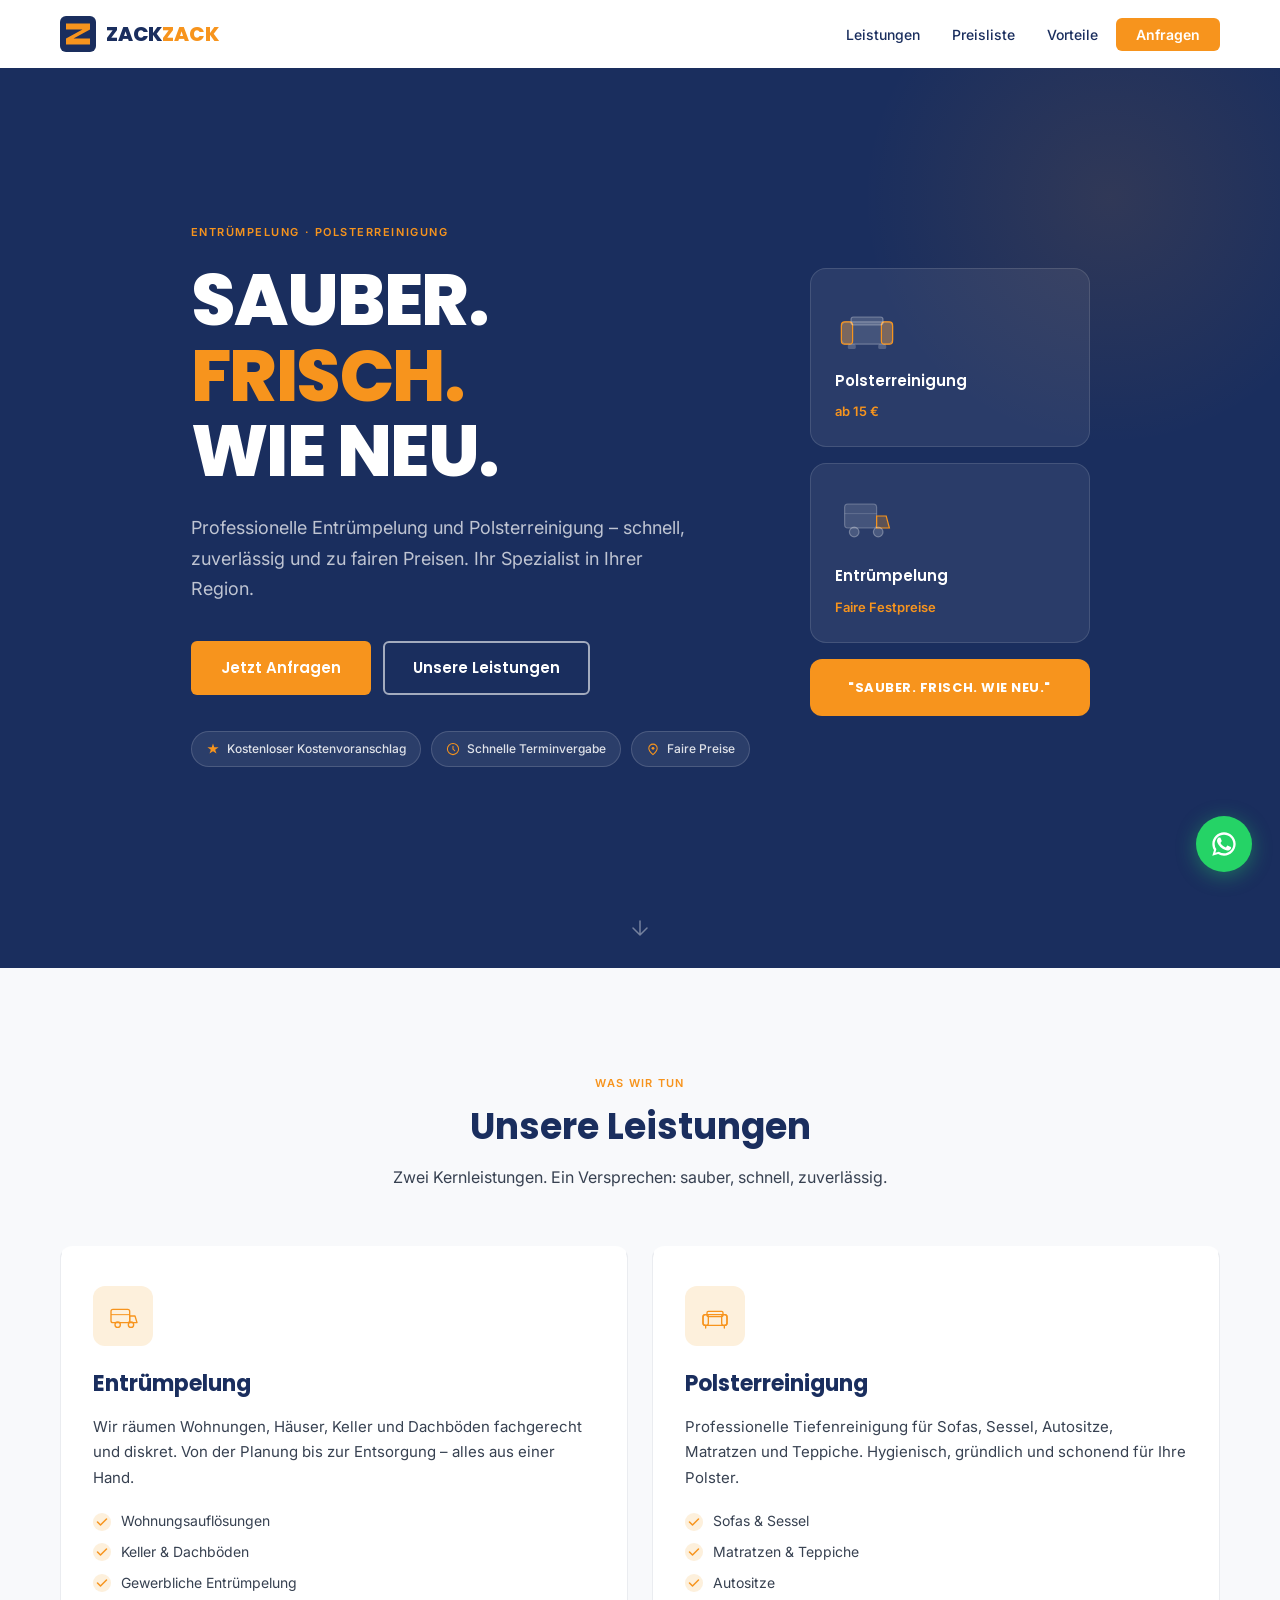
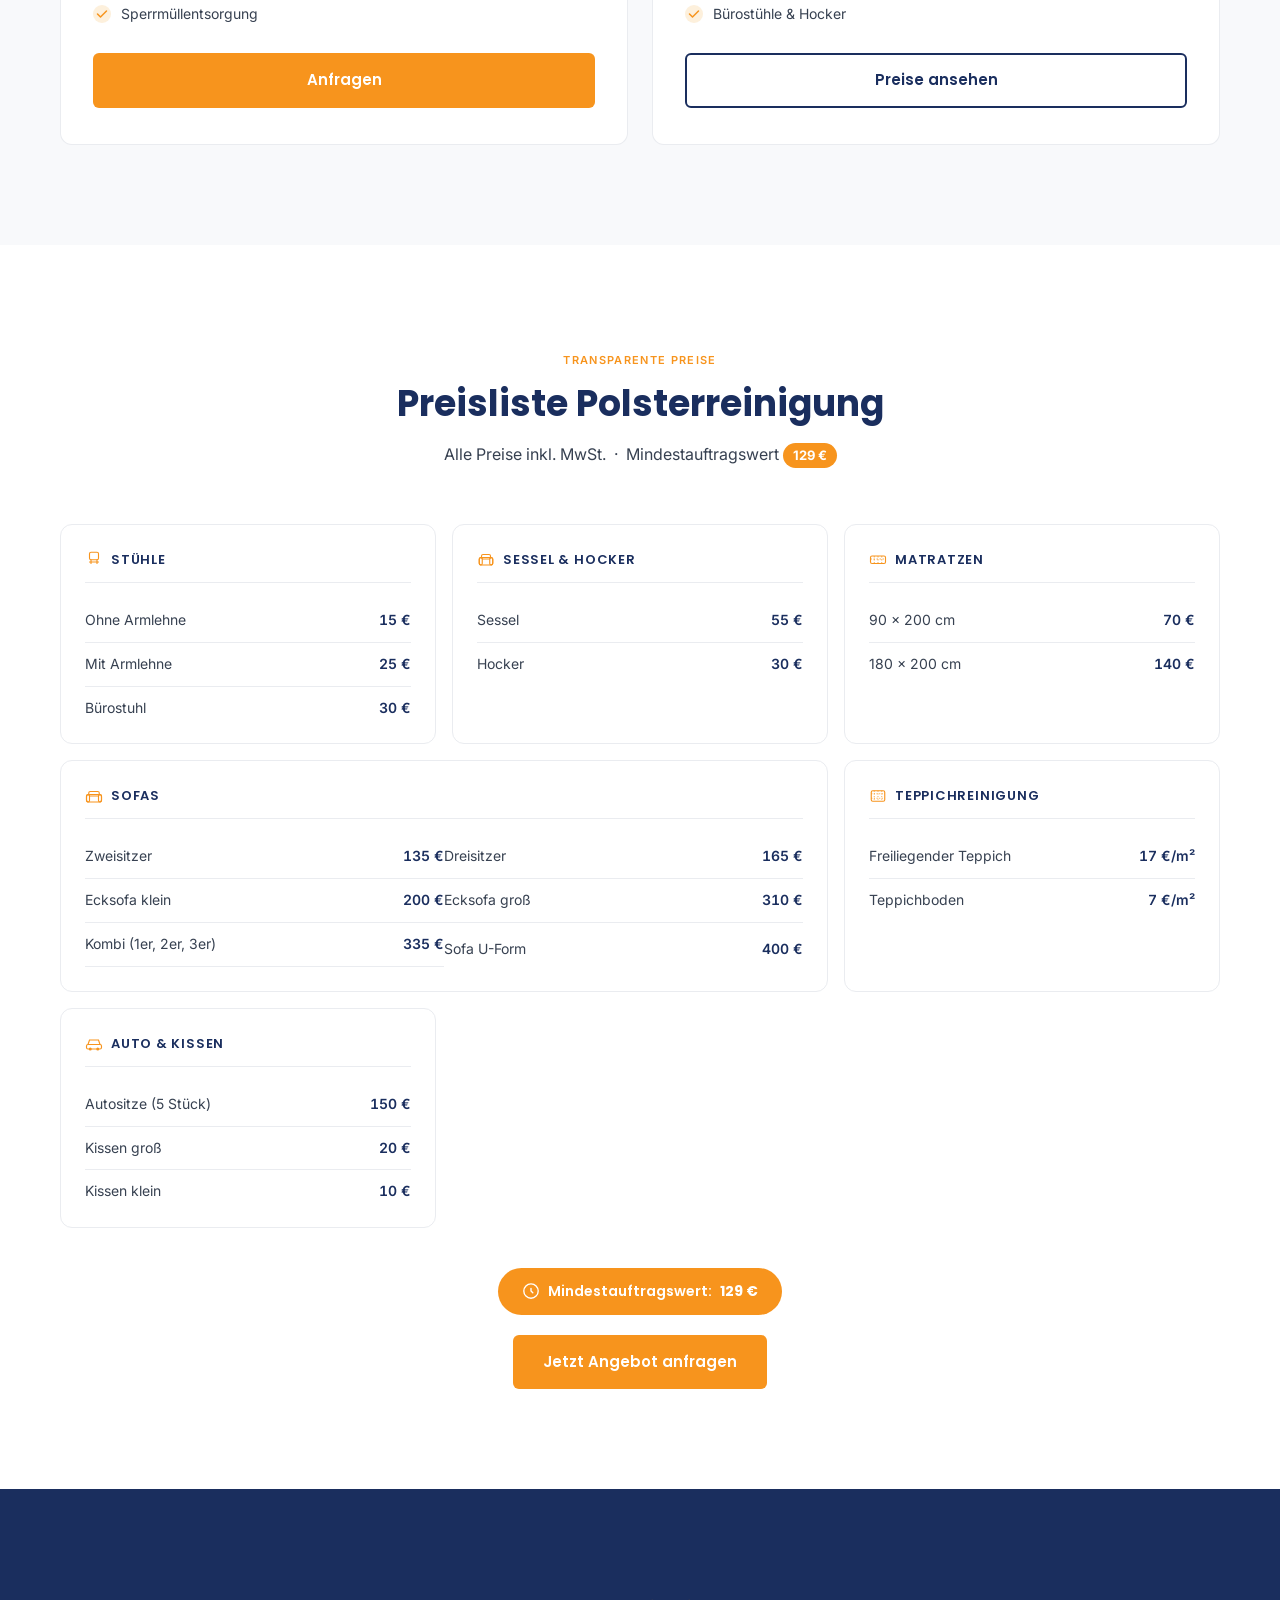
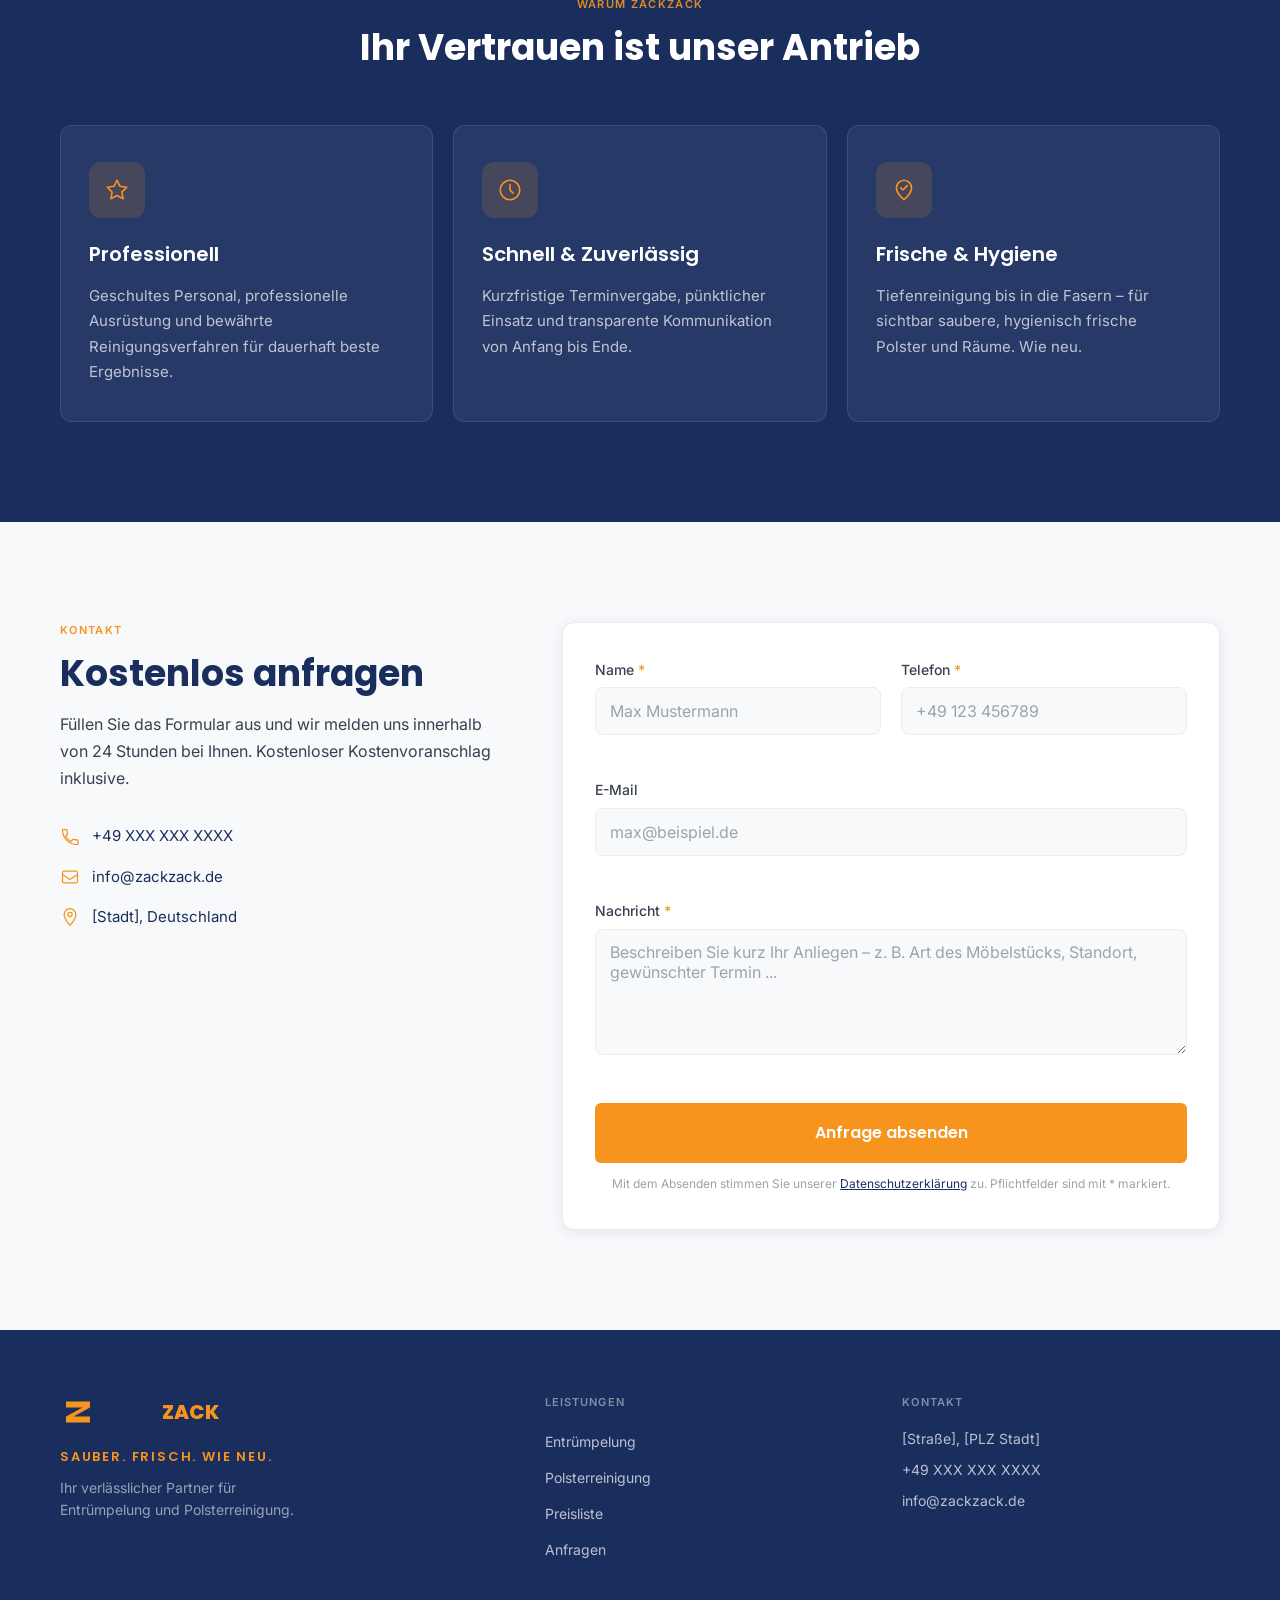
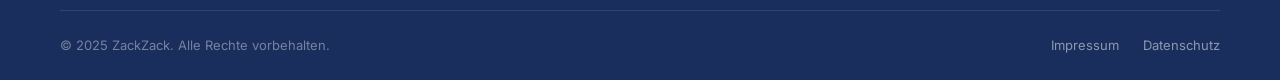
==== index.html @ 0ee2531c "Initial commit: ZackZack website Professionelle One-Page-Website für ZackZack Entrümpelung & Polster" ====
<!DOCTYPE html>
<html lang="de">
<head>
  <meta charset="UTF-8">
  <meta name="viewport" content="width=device-width, initial-scale=1.0">
  <meta name="description" content="ZackZack – Professionelle Entrümpelung und Polsterreinigung. Sauber. Frisch. Wie neu. Faire Preise, schnelle Terminvergabe.">
  <title>ZackZack – Entrümpelung & Polsterreinigung</title>
  <link rel="preconnect" href="https://fonts.googleapis.com">
  <link rel="preconnect" href="https://fonts.gstatic.com" crossorigin>
  <link href="https://fonts.googleapis.com/css2?family=Poppins:wght@600;700;800&family=Inter:wght@400;500;600&display=swap" rel="stylesheet">
  <link rel="stylesheet" href="style.css">
</head>
<body>

  <a class="skip-link" href="#main">Zum Hauptinhalt springen</a>

  <!-- NAVBAR -->
  <header id="navbar" role="banner">
    <div class="nav-container">
      <a class="nav-logo" href="#hero" aria-label="ZackZack – Zurück zur Startseite">
        <svg class="nav-logo-icon" viewBox="0 0 48 48" fill="none" aria-hidden="true" xmlns="http://www.w3.org/2000/svg">
          <rect width="48" height="48" rx="8" fill="#1A2E5E"/>
          <polygon points="8,10 40,10 40,18 18,30 40,30 40,38 8,38 8,30 30,18 8,18" fill="#F7941D"/>
        </svg>
        <span class="nav-logo-text"><span class="logo-zack1">ZACK</span><span class="logo-zack2">ZACK</span></span>
      </a>
      <nav aria-label="Hauptnavigation">
        <ul class="nav-links" role="list">
          <li><a href="#leistungen">Leistungen</a></li>
          <li><a href="#preisliste">Preisliste</a></li>
          <li><a href="#vorteile">Vorteile</a></li>
          <li><a href="#kontakt" class="nav-cta-btn">Anfragen</a></li>
        </ul>
      </nav>
      <button class="hamburger" aria-label="Menü öffnen" aria-expanded="false" aria-controls="nav-mobile">
        <span></span>
        <span></span>
        <span></span>
      </button>
    </div>
    <nav id="nav-mobile" class="nav-mobile" aria-label="Mobile Navigation" hidden>
      <ul role="list">
        <li><a href="#leistungen">Leistungen</a></li>
        <li><a href="#preisliste">Preisliste</a></li>
        <li><a href="#vorteile">Vorteile</a></li>
        <li><a href="#kontakt">Jetzt Anfragen</a></li>
      </ul>
    </nav>
  </header>

  <main id="main">

    <!-- HERO -->
    <section id="hero" aria-label="Willkommen bei ZackZack">
      <div class="hero-inner container">
        <div class="hero-content">
          <p class="hero-eyebrow">Entrümpelung · Polsterreinigung</p>
          <h1 class="hero-headline">
            SAUBER.<br>
            <span class="hero-accent">FRISCH.</span><br>
            WIE NEU.
          </h1>
          <p class="hero-sub">Professionelle Entrümpelung und Polsterreinigung – schnell, zuverlässig und zu fairen Preisen. Ihr Spezialist in Ihrer Region.</p>
          <div class="hero-actions">
            <a href="#kontakt" class="btn btn-primary">Jetzt Anfragen</a>
            <a href="#leistungen" class="btn btn-outline">Unsere Leistungen</a>
          </div>
          <div class="hero-badges">
            <span class="badge">
              <svg viewBox="0 0 20 20" fill="none" aria-hidden="true"><path d="M10 2l1.8 5.5H18l-4.9 3.6 1.9 5.5L10 13.1l-5 3.5 1.9-5.5L2 7.5h6.2L10 2z" fill="#F7941D"/></svg>
              Kostenloser Kostenvoranschlag
            </span>
            <span class="badge">
              <svg viewBox="0 0 20 20" fill="none" aria-hidden="true"><circle cx="10" cy="10" r="8" stroke="#F7941D" stroke-width="1.5"/><path d="M10 6v4l2.5 2.5" stroke="#F7941D" stroke-width="1.5" stroke-linecap="round"/></svg>
              Schnelle Terminvergabe
            </span>
            <span class="badge">
              <svg viewBox="0 0 20 20" fill="none" aria-hidden="true"><path d="M10 3C6.5 3 4 6 4 9c0 4 6 9 6 9s6-5 6-9c0-3-2.5-6-6-6z" stroke="#F7941D" stroke-width="1.5"/><circle cx="10" cy="9" r="2" fill="#F7941D"/></svg>
              Faire Preise
            </span>
          </div>
        </div>
        <div class="hero-visual" aria-hidden="true">
          <div class="hero-visual-card">
            <div class="hvc-icon">
              <svg viewBox="0 0 80 80" fill="none" xmlns="http://www.w3.org/2000/svg">
                <rect x="8" y="36" width="64" height="28" rx="6" fill="rgba(255,255,255,0.12)" stroke="rgba(255,255,255,0.25)" stroke-width="1.5"/>
                <rect x="8" y="36" width="14" height="28" rx="4" fill="rgba(247,148,29,0.3)" stroke="#F7941D" stroke-width="1.5"/>
                <rect x="58" y="36" width="14" height="28" rx="4" fill="rgba(247,148,29,0.3)" stroke="#F7941D" stroke-width="1.5"/>
                <rect x="20" y="30" width="40" height="10" rx="3" fill="rgba(255,255,255,0.15)" stroke="rgba(255,255,255,0.3)" stroke-width="1.5"/>
                <rect x="16" y="64" width="10" height="6" rx="2" fill="rgba(255,255,255,0.2)"/>
                <rect x="54" y="64" width="10" height="6" rx="2" fill="rgba(255,255,255,0.2)"/>
              </svg>
            </div>
            <p class="hvc-label">Polsterreinigung</p>
            <p class="hvc-sub">ab 15 €</p>
          </div>
          <div class="hero-visual-card">
            <div class="hvc-icon">
              <svg viewBox="0 0 80 80" fill="none" xmlns="http://www.w3.org/2000/svg">
                <rect x="12" y="20" width="40" height="30" rx="4" fill="rgba(255,255,255,0.12)" stroke="rgba(255,255,255,0.25)" stroke-width="1.5"/>
                <path d="M52 35h12l4 15H52V35z" fill="rgba(247,148,29,0.25)" stroke="#F7941D" stroke-width="1.5"/>
                <circle cx="24" cy="55" r="6" fill="rgba(255,255,255,0.15)" stroke="rgba(255,255,255,0.3)" stroke-width="1.5"/>
                <circle cx="54" cy="55" r="6" fill="rgba(255,255,255,0.15)" stroke="rgba(255,255,255,0.3)" stroke-width="1.5"/>
                <path d="M12 32h40" stroke="rgba(255,255,255,0.2)" stroke-width="1"/>
              </svg>
            </div>
            <p class="hvc-label">Entrümpelung</p>
            <p class="hvc-sub">Faire Festpreise</p>
          </div>
          <div class="hero-tagline-card">
            <p>"SAUBER. FRISCH. WIE NEU."</p>
          </div>
        </div>
      </div>
      <div class="hero-scroll-hint" aria-hidden="true">
        <svg viewBox="0 0 24 24" fill="none"><path d="M12 5v14M5 12l7 7 7-7" stroke="rgba(255,255,255,0.4)" stroke-width="1.5" stroke-linecap="round" stroke-linejoin="round"/></svg>
      </div>
    </section>

    <!-- LEISTUNGEN -->
    <section id="leistungen" class="section section--alt" aria-labelledby="leistungen-heading">
      <div class="container">
        <div class="section-header reveal">
          <span class="section-eyebrow">Was wir tun</span>
          <h2 id="leistungen-heading">Unsere Leistungen</h2>
          <p class="section-desc">Zwei Kernleistungen. Ein Versprechen: sauber, schnell, zuverlässig.</p>
        </div>
        <div class="leistungen-grid">

          <article class="leistung-card reveal">
            <div class="card-icon">
              <svg viewBox="0 0 48 48" fill="none" aria-hidden="true">
                <rect x="6" y="14" width="28" height="20" rx="3" stroke="#F7941D" stroke-width="2"/>
                <path d="M34 24h8l3 10H34V24z" stroke="#F7941D" stroke-width="2" stroke-linejoin="round"/>
                <circle cx="16" cy="37" r="4" stroke="#F7941D" stroke-width="2"/>
                <circle cx="36" cy="37" r="4" stroke="#F7941D" stroke-width="2"/>
                <path d="M6 22h28" stroke="#F7941D" stroke-width="1.5"/>
              </svg>
            </div>
            <h3>Entrümpelung</h3>
            <p>Wir räumen Wohnungen, Häuser, Keller und Dachböden fachgerecht und diskret. Von der Planung bis zur Entsorgung – alles aus einer Hand.</p>
            <ul class="card-features">
              <li>Wohnungsauflösungen</li>
              <li>Keller &amp; Dachböden</li>
              <li>Gewerbliche Entrümpelung</li>
              <li>Sperrmüllentsorgung</li>
            </ul>
            <a href="#kontakt" class="btn btn-primary card-btn">Anfragen</a>
          </article>

          <article class="leistung-card reveal">
            <div class="card-icon">
              <svg viewBox="0 0 48 48" fill="none" aria-hidden="true">
                <rect x="6" y="22" width="36" height="16" rx="4" stroke="#F7941D" stroke-width="2"/>
                <rect x="6" y="22" width="8" height="16" rx="3" stroke="#F7941D" stroke-width="2"/>
                <rect x="34" y="22" width="8" height="16" rx="3" stroke="#F7941D" stroke-width="2"/>
                <rect x="12" y="17" width="24" height="8" rx="2" stroke="#F7941D" stroke-width="2"/>
                <path d="M10 38v4M38 38v4" stroke="#F7941D" stroke-width="2" stroke-linecap="round"/>
              </svg>
            </div>
            <h3>Polsterreinigung</h3>
            <p>Professionelle Tiefenreinigung für Sofas, Sessel, Autositze, Matratzen und Teppiche. Hygienisch, gründlich und schonend für Ihre Polster.</p>
            <ul class="card-features">
              <li>Sofas &amp; Sessel</li>
              <li>Matratzen &amp; Teppiche</li>
              <li>Autositze</li>
              <li>Bürostühle &amp; Hocker</li>
            </ul>
            <a href="#preisliste" class="btn btn-secondary card-btn">Preise ansehen</a>
          </article>

        </div>
      </div>
    </section>

    <!-- PREISLISTE -->
    <section id="preisliste" class="section" aria-labelledby="preisliste-heading">
      <div class="container">
        <div class="section-header reveal">
          <span class="section-eyebrow">Transparente Preise</span>
          <h2 id="preisliste-heading">Preisliste Polsterreinigung</h2>
          <p class="section-desc">Alle Preise inkl. MwSt. &nbsp;·&nbsp; Mindestauftragswert <strong class="inline-badge">129 €</strong></p>
        </div>

        <div class="price-grid">

          <!-- Stühle -->
          <div class="price-category reveal">
            <h3 class="price-cat-title">
              <svg viewBox="0 0 24 24" fill="none" aria-hidden="true"><rect x="6" y="3" width="12" height="10" rx="2" stroke="currentColor" stroke-width="1.5"/><path d="M8 13v5M16 13v5M6 16h12" stroke="currentColor" stroke-width="1.5" stroke-linecap="round"/></svg>
              Stühle
            </h3>
            <div class="price-items">
              <div class="price-item"><span class="price-item-name">Ohne Armlehne</span><span class="price-item-price">15 €</span></div>
              <div class="price-item"><span class="price-item-name">Mit Armlehne</span><span class="price-item-price">25 €</span></div>
              <div class="price-item"><span class="price-item-name">Bürostuhl</span><span class="price-item-price">30 €</span></div>
            </div>
          </div>

          <!-- Sessel & Hocker -->
          <div class="price-category reveal">
            <h3 class="price-cat-title">
              <svg viewBox="0 0 24 24" fill="none" aria-hidden="true"><rect x="3" y="10" width="18" height="10" rx="3" stroke="currentColor" stroke-width="1.5"/><rect x="3" y="10" width="4" height="10" rx="2" stroke="currentColor" stroke-width="1.5"/><rect x="17" y="10" width="4" height="10" rx="2" stroke="currentColor" stroke-width="1.5"/><rect x="6" y="6" width="12" height="6" rx="2" stroke="currentColor" stroke-width="1.5"/></svg>
              Sessel &amp; Hocker
            </h3>
            <div class="price-items">
              <div class="price-item"><span class="price-item-name">Sessel</span><span class="price-item-price">55 €</span></div>
              <div class="price-item"><span class="price-item-name">Hocker</span><span class="price-item-price">30 €</span></div>
            </div>
          </div>

          <!-- Matratzen -->
          <div class="price-category reveal">
            <h3 class="price-cat-title">
              <svg viewBox="0 0 24 24" fill="none" aria-hidden="true"><rect x="2" y="8" width="20" height="10" rx="2" stroke="currentColor" stroke-width="1.5"/><path d="M2 12h20M7 8v10M12 8v10M17 8v10" stroke="currentColor" stroke-width="1" stroke-dasharray="2 2"/></svg>
              Matratzen
            </h3>
            <div class="price-items">
              <div class="price-item"><span class="price-item-name">90 × 200 cm</span><span class="price-item-price">70 €</span></div>
              <div class="price-item"><span class="price-item-name">180 × 200 cm</span><span class="price-item-price">140 €</span></div>
            </div>
          </div>

          <!-- Sofas – wide -->
          <div class="price-category price-category--wide reveal">
            <h3 class="price-cat-title">
              <svg viewBox="0 0 24 24" fill="none" aria-hidden="true"><rect x="2" y="10" width="20" height="10" rx="3" stroke="currentColor" stroke-width="1.5"/><rect x="2" y="10" width="4" height="10" rx="2" stroke="currentColor" stroke-width="1.5"/><rect x="18" y="10" width="4" height="10" rx="2" stroke="currentColor" stroke-width="1.5"/><rect x="5" y="6" width="14" height="6" rx="2" stroke="currentColor" stroke-width="1.5"/></svg>
              Sofas
            </h3>
            <div class="price-items price-items--grid">
              <div class="price-item"><span class="price-item-name">Zweisitzer</span><span class="price-item-price">135 €</span></div>
              <div class="price-item"><span class="price-item-name">Dreisitzer</span><span class="price-item-price">165 €</span></div>
              <div class="price-item"><span class="price-item-name">Ecksofa klein</span><span class="price-item-price">200 €</span></div>
              <div class="price-item"><span class="price-item-name">Ecksofa groß</span><span class="price-item-price">310 €</span></div>
              <div class="price-item"><span class="price-item-name">Kombi (1er, 2er, 3er)</span><span class="price-item-price">335 €</span></div>
              <div class="price-item"><span class="price-item-name">Sofa U-Form</span><span class="price-item-price">400 €</span></div>
            </div>
          </div>

          <!-- Teppiche -->
          <div class="price-category reveal">
            <h3 class="price-cat-title">
              <svg viewBox="0 0 24 24" fill="none" aria-hidden="true"><rect x="3" y="5" width="18" height="14" rx="2" stroke="currentColor" stroke-width="1.5"/><path d="M3 9h18M3 15h18M7 5v14M12 5v14M17 5v14" stroke="currentColor" stroke-width="1" stroke-dasharray="1.5 2"/></svg>
              Teppichreinigung
            </h3>
            <div class="price-items">
              <div class="price-item"><span class="price-item-name">Freiliegender Teppich</span><span class="price-item-price">17 €/m²</span></div>
              <div class="price-item"><span class="price-item-name">Teppichboden</span><span class="price-item-price">7 €/m²</span></div>
            </div>
          </div>

          <!-- Auto & Kissen -->
          <div class="price-category reveal">
            <h3 class="price-cat-title">
              <svg viewBox="0 0 24 24" fill="none" aria-hidden="true"><path d="M4 14l2-6h12l2 6" stroke="currentColor" stroke-width="1.5" stroke-linecap="round"/><rect x="2" y="14" width="20" height="6" rx="2" stroke="currentColor" stroke-width="1.5"/><circle cx="7" cy="20" r="2" fill="currentColor"/><circle cx="17" cy="20" r="2" fill="currentColor"/></svg>
              Auto &amp; Kissen
            </h3>
            <div class="price-items">
              <div class="price-item"><span class="price-item-name">Autositze (5 Stück)</span><span class="price-item-price">150 €</span></div>
              <div class="price-item"><span class="price-item-name">Kissen groß</span><span class="price-item-price">20 €</span></div>
              <div class="price-item"><span class="price-item-name">Kissen klein</span><span class="price-item-price">10 €</span></div>
            </div>
          </div>

        </div>

        <div class="price-footer reveal">
          <div class="mindestauftrag-badge">
            <svg viewBox="0 0 20 20" fill="none" aria-hidden="true"><circle cx="10" cy="10" r="8" stroke="currentColor" stroke-width="1.5"/><path d="M10 7v3l2 2" stroke="currentColor" stroke-width="1.5" stroke-linecap="round"/></svg>
            Mindestauftragswert: <strong>129 €</strong>
          </div>
          <a href="#kontakt" class="btn btn-primary">Jetzt Angebot anfragen</a>
        </div>
      </div>
    </section>

    <!-- VORTEILE -->
    <section id="vorteile" class="section section--navy" aria-labelledby="vorteile-heading">
      <div class="container">
        <div class="section-header section-header--light reveal">
          <span class="section-eyebrow section-eyebrow--light">Warum ZackZack</span>
          <h2 id="vorteile-heading">Ihr Vertrauen ist unser Antrieb</h2>
        </div>
        <div class="vorteile-grid">

          <article class="vorteil-card reveal">
            <div class="vorteil-icon">
              <svg viewBox="0 0 24 24" fill="none" aria-hidden="true"><path d="M12 3l2.8 5.6 6.2.9-4.5 4.4 1.1 6.1L12 17l-5.6 3 1.1-6.1L3 9.5l6.2-.9L12 3z" stroke="currentColor" stroke-width="1.5" stroke-linejoin="round"/></svg>
            </div>
            <h3>Professionell</h3>
            <p>Geschultes Personal, professionelle Ausrüstung und bewährte Reinigungsverfahren für dauerhaft beste Ergebnisse.</p>
          </article>

          <article class="vorteil-card reveal">
            <div class="vorteil-icon">
              <svg viewBox="0 0 24 24" fill="none" aria-hidden="true"><circle cx="12" cy="12" r="9" stroke="currentColor" stroke-width="1.5"/><path d="M12 7v5l3 3" stroke="currentColor" stroke-width="1.5" stroke-linecap="round" stroke-linejoin="round"/></svg>
            </div>
            <h3>Schnell &amp; Zuverlässig</h3>
            <p>Kurzfristige Terminvergabe, pünktlicher Einsatz und transparente Kommunikation von Anfang bis Ende.</p>
          </article>

          <article class="vorteil-card reveal">
            <div class="vorteil-icon">
              <svg viewBox="0 0 24 24" fill="none" aria-hidden="true"><path d="M12 3C8 3 5 6.5 5 10c0 5 7 11 7 11s7-6 7-11c0-3.5-3-7-7-7z" stroke="currentColor" stroke-width="1.5"/><path d="M9 10l2 2 4-4" stroke="currentColor" stroke-width="1.5" stroke-linecap="round" stroke-linejoin="round"/></svg>
            </div>
            <h3>Frische &amp; Hygiene</h3>
            <p>Tiefenreinigung bis in die Fasern – für sichtbar saubere, hygienisch frische Polster und Räume. Wie neu.</p>
          </article>

        </div>
      </div>
    </section>

    <!-- KONTAKT -->
    <section id="kontakt" class="section section--alt" aria-labelledby="kontakt-heading">
      <div class="container">
        <div class="kontakt-layout">

          <div class="kontakt-info reveal">
            <span class="section-eyebrow">Kontakt</span>
            <h2 id="kontakt-heading">Kostenlos anfragen</h2>
            <p>Füllen Sie das Formular aus und wir melden uns innerhalb von 24 Stunden bei Ihnen. Kostenloser Kostenvoranschlag inklusive.</p>
            <div class="kontakt-details">
              <div class="kontakt-detail-item">
                <svg viewBox="0 0 24 24" fill="none" aria-hidden="true"><path d="M6.6 10.8A15.4 15.4 0 0 0 13.2 17.4L15.6 15c.3-.3.7-.4 1.1-.2 1.2.4 2.5.6 3.9.6.6 0 1 .4 1 1V20c0 .6-.4 1-1 1C10.6 21 3 13.4 3 4c0-.6.4-1 1-1h3.5c.6 0 1 .4 1 1 0 1.4.2 2.7.6 3.9.1.4 0 .8-.2 1.1L6.6 10.8z" stroke="currentColor" stroke-width="1.5"/></svg>
                <a href="tel:+49XXXXXXXXXX">+49 XXX XXX XXXX</a>
              </div>
              <div class="kontakt-detail-item">
                <svg viewBox="0 0 24 24" fill="none" aria-hidden="true"><rect x="3" y="5" width="18" height="14" rx="2" stroke="currentColor" stroke-width="1.5"/><path d="M3 9l9 6 9-6" stroke="currentColor" stroke-width="1.5" stroke-linecap="round"/></svg>
                <a href="mailto:info@zackzack.de">info@zackzack.de</a>
              </div>
              <div class="kontakt-detail-item">
                <svg viewBox="0 0 24 24" fill="none" aria-hidden="true"><path d="M12 2C8.1 2 5 5.1 5 9c0 5.25 7 13 7 13s7-7.75 7-13c0-3.9-3.1-7-7-7z" stroke="currentColor" stroke-width="1.5"/><circle cx="12" cy="9" r="2.5" stroke="currentColor" stroke-width="1.5"/></svg>
                <span>[Stadt], Deutschland</span>
              </div>
            </div>
          </div>

          <form class="kontakt-form reveal" id="contact-form" novalidate aria-label="Kontaktformular">
            <div class="form-row">
              <div class="form-group">
                <label for="name">Name <span class="required-mark" aria-hidden="true">*</span></label>
                <input type="text" id="name" name="name" autocomplete="name" required
                       placeholder="Max Mustermann" aria-required="true">
                <span class="form-error" role="alert" aria-live="polite" id="name-error"></span>
              </div>
              <div class="form-group">
                <label for="telefon">Telefon <span class="required-mark" aria-hidden="true">*</span></label>
                <input type="tel" id="telefon" name="telefon" autocomplete="tel" required
                       placeholder="+49 123 456789" aria-required="true">
                <span class="form-error" role="alert" aria-live="polite" id="telefon-error"></span>
              </div>
            </div>
            <div class="form-group">
              <label for="email">E-Mail</label>
              <input type="email" id="email" name="email" autocomplete="email"
                     placeholder="max@beispiel.de">
              <span class="form-error" role="alert" aria-live="polite" id="email-error"></span>
            </div>
            <div class="form-group">
              <label for="nachricht">Nachricht <span class="required-mark" aria-hidden="true">*</span></label>
              <textarea id="nachricht" name="nachricht" rows="5" required aria-required="true"
                        placeholder="Beschreiben Sie kurz Ihr Anliegen – z. B. Art des Möbelstücks, Standort, gewünschter Termin ..."></textarea>
              <span class="form-error" role="alert" aria-live="polite" id="nachricht-error"></span>
            </div>
            <button type="submit" class="btn btn-primary btn-submit" id="submit-btn">
              <span class="btn-label">Anfrage absenden</span>
              <span class="btn-spinner" aria-hidden="true" hidden>
                <svg viewBox="0 0 24 24" fill="none"><circle cx="12" cy="12" r="9" stroke="rgba(255,255,255,0.3)" stroke-width="2"/><path d="M12 3a9 9 0 0 1 9 9" stroke="white" stroke-width="2" stroke-linecap="round"/></svg>
              </span>
            </button>
            <p class="form-privacy">Mit dem Absenden stimmen Sie unserer <a href="#">Datenschutzerklärung</a> zu. Pflichtfelder sind mit * markiert.</p>
          </form>

        </div>
      </div>
    </section>

  </main>

  <!-- FOOTER -->
  <footer id="footer" role="contentinfo">
    <div class="container">
      <div class="footer-top">
        <div class="footer-brand">
          <a class="nav-logo footer-logo" href="#hero" aria-label="ZackZack – Zurück zur Startseite">
            <svg class="nav-logo-icon" viewBox="0 0 48 48" fill="none" aria-hidden="true" xmlns="http://www.w3.org/2000/svg">
              <rect width="48" height="48" rx="8" fill="#1A2E5E"/>
              <polygon points="8,10 40,10 40,18 18,30 40,30 40,38 8,38 8,30 30,18 8,18" fill="#F7941D"/>
            </svg>
            <span class="nav-logo-text"><span class="logo-zack1">ZACK</span><span class="logo-zack2">ZACK</span></span>
          </a>
          <p class="footer-tagline">SAUBER. FRISCH. WIE NEU.</p>
          <p class="footer-desc">Ihr verlässlicher Partner für Entrümpelung und Polsterreinigung.</p>
        </div>
        <nav class="footer-nav" aria-label="Footer-Navigation Leistungen">
          <h3 class="footer-nav-title">Leistungen</h3>
          <ul role="list">
            <li><a href="#leistungen">Entrümpelung</a></li>
            <li><a href="#leistungen">Polsterreinigung</a></li>
            <li><a href="#preisliste">Preisliste</a></li>
            <li><a href="#kontakt">Anfragen</a></li>
          </ul>
        </nav>
        <div class="footer-contact">
          <h3 class="footer-nav-title">Kontakt</h3>
          <address>
            <p>[Straße], [PLZ Stadt]</p>
            <a href="tel:+49XXXXXXXXXX">+49 XXX XXX XXXX</a>
            <a href="mailto:info@zackzack.de">info@zackzack.de</a>
          </address>
        </div>
      </div>
      <div class="footer-bottom">
        <p>&copy; 2025 ZackZack. Alle Rechte vorbehalten.</p>
        <nav aria-label="Rechtliche Links">
          <a href="#">Impressum</a>
          <a href="#">Datenschutz</a>
        </nav>
      </div>
    </div>
  </footer>

  <!-- SCROLL-TO-TOP BUTTON -->
  <button class="scroll-top-btn" id="scrollTopBtn" aria-label="Zurück nach oben" aria-hidden="true">
    <svg viewBox="0 0 24 24" fill="none" aria-hidden="true">
      <path d="M12 19V5M5 12l7-7 7 7" stroke="white" stroke-width="2" stroke-linecap="round" stroke-linejoin="round"/>
    </svg>
  </button>

  <!-- WHATSAPP BUTTON -->
  <a class="whatsapp-btn" href="https://wa.me/49XXXXXXXXXX?text=Hallo%20ZackZack%2C%20ich%20m%C3%B6chte%20ein%20Angebot%20anfragen."
     aria-label="WhatsApp Chat öffnen" target="_blank" rel="noopener noreferrer">
    <svg viewBox="0 0 24 24" fill="white" aria-hidden="true" xmlns="http://www.w3.org/2000/svg">
      <path d="M17.472 14.382c-.297-.149-1.758-.867-2.03-.967-.273-.099-.471-.148-.67.15-.197.297-.767.966-.94 1.164-.173.199-.347.223-.644.075-.297-.15-1.255-.463-2.39-1.475-.883-.788-1.48-1.761-1.653-2.059-.173-.297-.018-.458.13-.606.134-.133.298-.347.446-.52.149-.174.198-.298.298-.497.099-.198.05-.371-.025-.52-.075-.149-.669-1.612-.916-2.207-.242-.579-.487-.5-.669-.51-.173-.008-.371-.01-.57-.01-.198 0-.52.074-.792.372-.272.297-1.04 1.016-1.04 2.479 0 1.462 1.065 2.875 1.213 3.074.149.198 2.096 3.2 5.077 4.487.709.306 1.262.489 1.694.625.712.227 1.36.195 1.871.118.571-.085 1.758-.719 2.006-1.413.248-.694.248-1.289.173-1.413-.074-.124-.272-.198-.57-.347z"/>
      <path d="M12 2C6.477 2 2 6.477 2 12c0 1.89.525 3.66 1.438 5.168L2 22l4.941-1.424A9.953 9.953 0 0 0 12 22c5.523 0 10-4.477 10-10S17.523 2 12 2zm0 18a7.958 7.958 0 0 1-4.078-1.117l-.292-.174-3.034.875.849-3.11-.19-.312A7.96 7.96 0 0 1 4 12c0-4.418 3.582-8 8-8s8 3.582 8 8-3.582 8-8 8z"/>
    </svg>
    <span class="whatsapp-tooltip">Schreiben Sie uns!</span>
  </a>

  <script src="script.js" defer></script>
</body>
</html>
---- style.css ----
/* ==========================================================================
   1. RESET & BASE
   ========================================================================== */
*, *::before, *::after { box-sizing: border-box; margin: 0; padding: 0; }

html {
  scroll-behavior: smooth;
  scroll-padding-top: 72px;
  font-size: 16px;
  -webkit-text-size-adjust: 100%;
}

body {
  font-family: var(--font-body);
  color: var(--color-text);
  background: var(--color-white);
  line-height: 1.625;
  overflow-x: hidden;
}

img, svg { display: block; max-width: 100%; }
a { color: inherit; text-decoration: none; }
ul { list-style: none; }
address { font-style: normal; }
button { cursor: pointer; border: none; background: none; font: inherit; }

p, li { hyphens: auto; hyphenate-limit-chars: 6 3 3; }

/* ==========================================================================
   2. CSS CUSTOM PROPERTIES
   ========================================================================== */
:root {
  --color-orange:       #F7941D;
  --color-orange-dark:  #D97B0A;
  --color-orange-light: #FDF0DC;
  --color-navy:         #1A2E5E;
  --color-navy-light:   #243F7A;
  --color-white:        #FFFFFF;
  --color-off-white:    #F8F9FB;
  --color-gray-100:     #EAECF0;
  --color-gray-400:     #9CA3AF;
  --color-gray-700:     #374151;
  --color-text:         #111827;
  --color-error:        #DC2626;
  --color-success:      #25D366;

  --radius-card: 12px;
  --radius-btn:  6px;
  --shadow-card: 0 2px 12px rgba(26,46,94,0.10);
  --shadow-hover: 0 8px 24px rgba(26,46,94,0.16);
  --shadow-sticky: 0 2px 16px rgba(26,46,94,0.14);

  --font-display: 'Poppins', -apple-system, 'Segoe UI', system-ui, sans-serif;
  --font-body:    'Inter', -apple-system, 'Segoe UI', system-ui, sans-serif;

  --nav-h: 68px;
}

/* ==========================================================================
   3. GLOBAL UTILITIES
   ========================================================================== */
.container {
  max-width: 1200px;
  margin: 0 auto;
  padding: 0 20px;
}

.section { padding: 80px 0; background: var(--color-white); }
.section--alt { background: var(--color-off-white); }
.section--navy { background: var(--color-navy); }

.section-header { text-align: center; margin-bottom: 56px; }

.section-eyebrow {
  display: inline-block;
  font-family: var(--font-body);
  font-weight: 600;
  font-size: 11px;
  letter-spacing: 0.12em;
  text-transform: uppercase;
  color: var(--color-orange);
  margin-bottom: 12px;
}

.section-eyebrow--light { color: rgba(247,148,29,0.9); }

.section-header h2 {
  font-family: var(--font-display);
  font-weight: 700;
  font-size: clamp(26px, 4vw, 36px);
  color: var(--color-navy);
  line-height: 1.2;
  margin-bottom: 16px;
}

.section-header--light h2 { color: #fff; }

.section-desc {
  font-size: 16px;
  color: var(--color-gray-700);
  max-width: 520px;
  margin: 0 auto;
}

.inline-badge {
  display: inline-block;
  background: var(--color-orange);
  color: #fff;
  font-size: 13px;
  font-weight: 700;
  padding: 2px 10px;
  border-radius: 100px;
  font-style: normal;
}

/* Buttons */
.btn {
  display: inline-flex;
  align-items: center;
  justify-content: center;
  gap: 8px;
  font-family: var(--font-display);
  font-weight: 600;
  font-size: 15px;
  padding: 13px 28px;
  border-radius: var(--radius-btn);
  transition: background 180ms ease, color 180ms ease, border-color 180ms ease,
              transform 150ms ease, box-shadow 150ms ease;
  white-space: nowrap;
}

.btn-primary {
  background: var(--color-orange);
  color: #fff;
  border: 2px solid transparent;
}
.btn-primary:hover {
  background: var(--color-orange-dark);
  transform: translateY(-2px);
  box-shadow: 0 6px 20px rgba(247,148,29,0.35);
}
.btn-primary:active { transform: translateY(0); }

.btn-outline {
  background: transparent;
  color: #fff;
  border: 2px solid rgba(255,255,255,0.6);
}
.btn-outline:hover {
  background: #fff;
  color: var(--color-navy);
  border-color: #fff;
  transform: translateY(-2px);
}

.btn-secondary {
  background: transparent;
  color: var(--color-navy);
  border: 2px solid var(--color-navy);
}
.btn-secondary:hover {
  background: var(--color-navy);
  color: #fff;
  transform: translateY(-2px);
}

/* Scroll reveal */
.reveal {
  opacity: 0;
  transform: translateY(24px);
  transition: opacity 0.55s ease, transform 0.55s ease;
}
.reveal.visible {
  opacity: 1;
  transform: translateY(0);
}

/* ==========================================================================
   4. SKIP LINK
   ========================================================================== */
.skip-link {
  position: absolute;
  top: -100%;
  left: 16px;
  background: var(--color-orange);
  color: #fff;
  padding: 8px 16px;
  border-radius: 0 0 6px 6px;
  font-weight: 600;
  z-index: 999;
  transition: top 0.15s;
}
.skip-link:focus { top: 0; }

/* ==========================================================================
   5. NAVBAR
   ========================================================================== */
#navbar {
  position: sticky;
  top: 0;
  z-index: 100;
  background: rgba(255,255,255,0.98);
  transition: box-shadow 0.2s ease, backdrop-filter 0.2s ease;
}

#navbar.navbar--scrolled {
  box-shadow: var(--shadow-sticky);
  backdrop-filter: blur(10px);
  -webkit-backdrop-filter: blur(10px);
  background: rgba(255,255,255,0.95);
}

.nav-container {
  max-width: 1200px;
  margin: 0 auto;
  padding: 0 20px;
  height: var(--nav-h);
  display: flex;
  align-items: center;
  justify-content: space-between;
  gap: 24px;
}

/* Logo */
.nav-logo {
  display: flex;
  align-items: center;
  gap: 10px;
  flex-shrink: 0;
}
.nav-logo-icon { width: 36px; height: 36px; }
.nav-logo-text {
  font-family: var(--font-display);
  font-weight: 800;
  font-size: 20px;
  letter-spacing: -0.01em;
}
.logo-zack1 { color: var(--color-navy); }
.logo-zack2 { color: var(--color-orange); }

/* Nav links */
.nav-links {
  display: none;
  align-items: center;
  gap: 4px;
}

.nav-links a {
  font-family: var(--font-body);
  font-weight: 500;
  font-size: 14px;
  color: var(--color-navy);
  padding: 8px 14px;
  border-radius: 6px;
  transition: background 150ms, color 150ms;
}
.nav-links a:hover { background: var(--color-off-white); }
.nav-links a.nav-link--active { color: var(--color-orange); }

.nav-cta-btn {
  background: var(--color-orange) !important;
  color: #fff !important;
  padding: 8px 20px !important;
  border-radius: 6px;
  font-weight: 600 !important;
}
.nav-cta-btn:hover {
  background: var(--color-orange-dark) !important;
}

/* Hamburger */
.hamburger {
  display: flex;
  flex-direction: column;
  gap: 5px;
  width: 32px;
  padding: 4px;
  flex-shrink: 0;
}
.hamburger span {
  display: block;
  height: 2px;
  background: var(--color-navy);
  border-radius: 2px;
  transition: transform 0.25s ease, opacity 0.25s ease, width 0.25s ease;
  transform-origin: center;
}
.hamburger[aria-expanded="true"] span:nth-child(1) {
  transform: translateY(7px) rotate(45deg);
}
.hamburger[aria-expanded="true"] span:nth-child(2) {
  opacity: 0;
  transform: scaleX(0);
}
.hamburger[aria-expanded="true"] span:nth-child(3) {
  transform: translateY(-7px) rotate(-45deg);
}

/* Mobile nav */
.nav-mobile {
  background: var(--color-navy);
  border-top: 1px solid rgba(255,255,255,0.08);
}
.nav-mobile ul {
  max-width: 1200px;
  margin: 0 auto;
  padding: 8px 20px 16px;
}
.nav-mobile li a {
  display: block;
  color: rgba(255,255,255,0.85);
  font-family: var(--font-body);
  font-size: 15px;
  font-weight: 500;
  padding: 14px 0;
  border-bottom: 1px solid rgba(255,255,255,0.08);
  transition: color 150ms;
}
.nav-mobile li:last-child a { border-bottom: none; color: var(--color-orange); font-weight: 600; }
.nav-mobile li a:hover { color: #fff; }

/* ==========================================================================
   6. HERO
   ========================================================================== */
#hero {
  background: var(--color-navy);
  min-height: 100dvh;
  display: flex;
  flex-direction: column;
  position: relative;
  overflow: hidden;
}

#hero::before {
  content: '';
  position: absolute;
  top: -120px;
  right: -80px;
  width: 500px;
  height: 500px;
  border-radius: 50%;
  background: radial-gradient(circle, rgba(247,148,29,0.10) 0%, transparent 70%);
  pointer-events: none;
}

.hero-inner {
  flex: 1;
  display: flex;
  align-items: center;
  padding-top: 60px;
  padding-bottom: 40px;
  gap: 40px;
}

.hero-content { flex: 1; max-width: 600px; }

.hero-eyebrow {
  display: inline-block;
  font-family: var(--font-body);
  font-size: 11px;
  font-weight: 600;
  letter-spacing: 0.14em;
  text-transform: uppercase;
  color: var(--color-orange);
  margin-bottom: 20px;
}

.hero-headline {
  font-family: var(--font-display);
  font-weight: 800;
  font-size: clamp(44px, 7vw, 72px);
  line-height: 1.05;
  color: #fff;
  letter-spacing: -0.02em;
  margin-bottom: 24px;
}

.hero-accent { color: var(--color-orange); }

.hero-sub {
  font-size: clamp(16px, 2vw, 18px);
  color: rgba(255,255,255,0.72);
  line-height: 1.7;
  max-width: 500px;
  margin-bottom: 36px;
}

.hero-actions {
  display: flex;
  flex-wrap: wrap;
  gap: 12px;
  margin-bottom: 36px;
}

.hero-badges {
  display: flex;
  flex-wrap: wrap;
  gap: 10px;
}

.badge {
  display: inline-flex;
  align-items: center;
  gap: 7px;
  background: rgba(255,255,255,0.08);
  border: 1px solid rgba(255,255,255,0.15);
  border-radius: 100px;
  padding: 7px 14px;
  font-family: var(--font-body);
  font-size: 12px;
  font-weight: 500;
  color: rgba(255,255,255,0.85);
}
.badge svg { width: 14px; height: 14px; flex-shrink: 0; }

/* Hero visual */
.hero-visual {
  display: none;
  flex-direction: column;
  gap: 16px;
  flex-shrink: 0;
  width: 280px;
}

.hero-visual-card {
  background: rgba(255,255,255,0.07);
  border: 1px solid rgba(255,255,255,0.12);
  border-radius: 16px;
  padding: 24px;
  display: flex;
  flex-direction: column;
  gap: 8px;
  transition: background 200ms;
}
.hero-visual-card:hover { background: rgba(255,255,255,0.11); }

.hvc-icon svg { width: 64px; height: 64px; margin-bottom: 4px; }
.hvc-label {
  font-family: var(--font-display);
  font-weight: 600;
  font-size: 15px;
  color: #fff;
}
.hvc-sub {
  font-size: 13px;
  color: var(--color-orange);
  font-weight: 600;
}

.hero-tagline-card {
  background: var(--color-orange);
  border-radius: 12px;
  padding: 18px 24px;
  font-family: var(--font-display);
  font-weight: 700;
  font-size: 13px;
  color: #fff;
  letter-spacing: 0.04em;
  text-align: center;
}

/* Scroll hint */
.hero-scroll-hint {
  display: flex;
  justify-content: center;
  padding: 20px 0 28px;
  animation: bounce 2s ease-in-out infinite;
}
.hero-scroll-hint svg { width: 24px; height: 24px; }

@keyframes bounce {
  0%, 100% { transform: translateY(0); }
  50% { transform: translateY(6px); }
}

/* ==========================================================================
   7. LEISTUNGEN
   ========================================================================== */
.leistungen-grid {
  display: grid;
  grid-template-columns: 1fr;
  gap: 24px;
}

.leistung-card {
  background: var(--color-white);
  border: 1.5px solid var(--color-gray-100);
  border-radius: var(--radius-card);
  padding: 36px 32px;
  border-top: 4px solid transparent;
  transition: border-top-color 200ms, box-shadow 200ms, transform 200ms;
}
.leistung-card:hover {
  border-top-color: var(--color-orange);
  box-shadow: var(--shadow-hover);
  transform: translateY(-4px);
}

.card-icon {
  width: 60px;
  height: 60px;
  background: var(--color-orange-light);
  border-radius: 12px;
  display: flex;
  align-items: center;
  justify-content: center;
  margin-bottom: 20px;
}
.card-icon svg { width: 32px; height: 32px; }

.leistung-card h3 {
  font-family: var(--font-display);
  font-weight: 700;
  font-size: 22px;
  color: var(--color-navy);
  margin-bottom: 12px;
}

.leistung-card p {
  font-size: 15px;
  color: var(--color-gray-700);
  line-height: 1.7;
  margin-bottom: 20px;
}

.card-features {
  display: flex;
  flex-direction: column;
  gap: 8px;
  margin-bottom: 28px;
}

.card-features li {
  display: flex;
  align-items: center;
  gap: 10px;
  font-size: 14px;
  color: var(--color-gray-700);
}
.card-features li::before {
  content: '';
  display: block;
  width: 18px;
  height: 18px;
  background: var(--color-orange-light);
  border-radius: 50%;
  flex-shrink: 0;
  background-image: url("data:image/svg+xml,%3Csvg viewBox='0 0 18 18' fill='none' xmlns='http://www.w3.org/2000/svg'%3E%3Cpath d='M4.5 9l3 3 6-6' stroke='%23F7941D' stroke-width='1.5' stroke-linecap='round' stroke-linejoin='round'/%3E%3C/svg%3E");
  background-repeat: no-repeat;
  background-position: center;
}

.card-btn { width: 100%; }

/* ==========================================================================
   8. PREISLISTE
   ========================================================================== */
.price-grid {
  display: grid;
  grid-template-columns: 1fr;
  gap: 16px;
  margin-bottom: 40px;
}

.price-category {
  background: var(--color-white);
  border: 1.5px solid var(--color-gray-100);
  border-radius: var(--radius-card);
  padding: 24px;
  transition: border-color 200ms, box-shadow 200ms;
}
.price-category:hover {
  border-color: rgba(247,148,29,0.4);
  box-shadow: var(--shadow-card);
}

.price-cat-title {
  display: flex;
  align-items: center;
  gap: 8px;
  font-family: var(--font-display);
  font-weight: 600;
  font-size: 13px;
  text-transform: uppercase;
  letter-spacing: 0.06em;
  color: var(--color-navy);
  margin-bottom: 16px;
  padding-bottom: 12px;
  border-bottom: 1.5px solid var(--color-gray-100);
}
.price-cat-title svg {
  width: 18px;
  height: 18px;
  color: var(--color-orange);
  flex-shrink: 0;
}

.price-items { display: flex; flex-direction: column; }
.price-items--grid { display: grid; grid-template-columns: 1fr; }

.price-item {
  display: flex;
  justify-content: space-between;
  align-items: center;
  padding: 10px 0;
  border-bottom: 1px solid var(--color-gray-100);
}
.price-item:last-child { border-bottom: none; padding-bottom: 0; }

.price-item-name {
  font-size: 14px;
  color: var(--color-gray-700);
  font-family: var(--font-body);
  font-weight: 400;
}
.price-item-price {
  font-size: 14px;
  font-weight: 600;
  color: var(--color-navy);
  font-variant-numeric: tabular-nums;
  white-space: nowrap;
  margin-left: 12px;
}

.price-footer {
  display: flex;
  flex-direction: column;
  align-items: center;
  gap: 20px;
  text-align: center;
}

.mindestauftrag-badge {
  display: inline-flex;
  align-items: center;
  gap: 8px;
  background: var(--color-orange);
  color: #fff;
  padding: 12px 24px;
  border-radius: 100px;
  font-family: var(--font-display);
  font-weight: 600;
  font-size: 14px;
}
.mindestauftrag-badge svg { width: 18px; height: 18px; flex-shrink: 0; }

/* ==========================================================================
   9. VORTEILE
   ========================================================================== */
.vorteile-grid {
  display: grid;
  grid-template-columns: 1fr;
  gap: 20px;
}

.vorteil-card {
  background: rgba(255,255,255,0.06);
  border: 1px solid rgba(255,255,255,0.10);
  border-radius: var(--radius-card);
  padding: 36px 28px;
  transition: background 200ms, border-color 200ms;
}
.vorteil-card:hover {
  background: rgba(255,255,255,0.10);
  border-color: rgba(247,148,29,0.35);
}

.vorteil-icon {
  width: 56px;
  height: 56px;
  background: rgba(247,148,29,0.15);
  border-radius: 12px;
  display: flex;
  align-items: center;
  justify-content: center;
  margin-bottom: 20px;
  color: var(--color-orange);
}
.vorteil-icon svg { width: 26px; height: 26px; }

.vorteil-card h3 {
  font-family: var(--font-display);
  font-weight: 600;
  font-size: 20px;
  color: #fff;
  margin-bottom: 12px;
}

.vorteil-card p {
  font-size: 15px;
  color: rgba(255,255,255,0.70);
  line-height: 1.7;
}

/* ==========================================================================
   10. KONTAKT
   ========================================================================== */
.kontakt-layout {
  display: grid;
  grid-template-columns: 1fr;
  gap: 48px;
}

.kontakt-info .section-eyebrow { display: block; margin-bottom: 12px; }

.kontakt-info h2 {
  font-family: var(--font-display);
  font-weight: 700;
  font-size: clamp(26px, 4vw, 36px);
  color: var(--color-navy);
  margin-bottom: 16px;
  line-height: 1.2;
}

.kontakt-info > p {
  font-size: 16px;
  color: var(--color-gray-700);
  line-height: 1.7;
  margin-bottom: 32px;
}

.kontakt-details { display: flex; flex-direction: column; gap: 16px; }

.kontakt-detail-item {
  display: flex;
  align-items: center;
  gap: 12px;
  font-size: 15px;
  color: var(--color-navy);
}
.kontakt-detail-item svg {
  width: 20px;
  height: 20px;
  color: var(--color-orange);
  flex-shrink: 0;
}
.kontakt-detail-item a:hover { color: var(--color-orange); text-decoration: underline; }

/* Form */
.kontakt-form {
  background: var(--color-white);
  border: 1.5px solid var(--color-gray-100);
  border-radius: var(--radius-card);
  padding: 36px 32px;
  box-shadow: var(--shadow-card);
}

.form-row {
  display: grid;
  grid-template-columns: 1fr;
  gap: 20px;
}

.form-group { display: flex; flex-direction: column; gap: 6px; margin-bottom: 20px; }
.form-group:last-of-type { margin-bottom: 0; }

label {
  font-family: var(--font-body);
  font-weight: 500;
  font-size: 14px;
  color: var(--color-gray-700);
}

.required-mark { color: var(--color-orange); }

input[type="text"],
input[type="email"],
input[type="tel"],
textarea {
  width: 100%;
  height: 48px;
  border: 1.5px solid var(--color-gray-100);
  border-radius: 8px;
  padding: 0 14px;
  font-family: var(--font-body);
  font-size: 16px;
  color: var(--color-text);
  background: var(--color-off-white);
  transition: border-color 150ms, box-shadow 150ms, background 150ms;
  outline: none;
}

textarea {
  height: auto;
  min-height: 120px;
  padding: 12px 14px;
  resize: vertical;
}

input:focus-visible,
textarea:focus-visible {
  border-color: var(--color-orange);
  box-shadow: 0 0 0 3px rgba(247,148,29,0.18);
  background: #fff;
}

input::placeholder,
textarea::placeholder { color: var(--color-gray-400); }

.form-group.has-error input,
.form-group.has-error textarea {
  border-color: var(--color-error);
  box-shadow: 0 0 0 3px rgba(220,38,38,0.12);
}

.form-error {
  font-size: 12px;
  color: var(--color-error);
  min-height: 18px;
  display: block;
}

.btn-submit {
  width: 100%;
  margin-top: 24px;
  font-size: 16px;
  padding: 15px 28px;
}
.btn-submit:disabled { opacity: 0.6; cursor: not-allowed; transform: none !important; }

.btn-spinner svg {
  width: 20px;
  height: 20px;
  animation: spin 0.8s linear infinite;
}
@keyframes spin { to { transform: rotate(360deg); } }

.form-privacy {
  margin-top: 12px;
  font-size: 12px;
  color: var(--color-gray-400);
  text-align: center;
  line-height: 1.5;
}
.form-privacy a { color: var(--color-navy); text-decoration: underline; }
.form-privacy a:hover { color: var(--color-orange); }

.form-success {
  text-align: center;
  padding: 40px 20px;
}
.form-success svg {
  width: 56px;
  height: 56px;
  margin: 0 auto 20px;
  color: var(--color-orange);
}
.form-success h3 {
  font-family: var(--font-display);
  font-size: 24px;
  color: var(--color-navy);
  margin-bottom: 12px;
}
.form-success p {
  font-size: 15px;
  color: var(--color-gray-700);
}

/* ==========================================================================
   11. FOOTER
   ========================================================================== */
#footer {
  background: var(--color-navy);
  padding-top: 64px;
}

.footer-top {
  display: grid;
  grid-template-columns: 1fr;
  gap: 40px;
  padding-bottom: 48px;
  border-bottom: 1px solid rgba(255,255,255,0.10);
}

.footer-logo { margin-bottom: 16px; }

.footer-tagline {
  font-family: var(--font-display);
  font-weight: 600;
  font-size: 13px;
  letter-spacing: 0.14em;
  color: var(--color-orange);
  margin-bottom: 10px;
}

.footer-desc {
  font-size: 14px;
  color: rgba(255,255,255,0.55);
  line-height: 1.6;
  max-width: 260px;
}

.footer-nav-title {
  font-family: var(--font-body);
  font-weight: 600;
  font-size: 11px;
  text-transform: uppercase;
  letter-spacing: 0.1em;
  color: rgba(255,255,255,0.45);
  margin-bottom: 16px;
}

.footer-nav ul { display: flex; flex-direction: column; gap: 10px; }
.footer-nav a {
  font-size: 14px;
  color: rgba(255,255,255,0.70);
  transition: color 150ms;
}
.footer-nav a:hover { color: #fff; }

.footer-contact address {
  display: flex;
  flex-direction: column;
  gap: 10px;
}
.footer-contact p,
.footer-contact a {
  font-size: 14px;
  color: rgba(255,255,255,0.70);
  transition: color 150ms;
  line-height: 1.5;
}
.footer-contact a:hover { color: #fff; }

.footer-bottom {
  display: flex;
  flex-direction: column;
  align-items: center;
  gap: 12px;
  padding: 24px 0;
  text-align: center;
}
.footer-bottom p {
  font-size: 13px;
  color: rgba(255,255,255,0.40);
}
.footer-bottom nav { display: flex; gap: 24px; }
.footer-bottom nav a {
  font-size: 13px;
  color: rgba(255,255,255,0.50);
  transition: color 150ms;
}
.footer-bottom nav a:hover { color: rgba(255,255,255,0.85); }

/* ==========================================================================
   12. SCROLL-TO-TOP BUTTON
   ========================================================================== */
.scroll-top-btn {
  position: fixed;
  bottom: 28px;
  left: 28px;
  z-index: 200;
  width: 48px;
  height: 48px;
  background: var(--color-navy);
  border-radius: 50%;
  display: flex;
  align-items: center;
  justify-content: center;
  box-shadow: 0 4px 16px rgba(26,46,94,0.30);
  opacity: 0;
  transform: translateY(10px);
  pointer-events: none;
  transition: opacity 250ms ease, transform 250ms ease, background 150ms;
}
.scroll-top-btn:hover { background: var(--color-navy-light); }
.scroll-top-btn svg { width: 22px; height: 22px; }

.scroll-top-btn.visible {
  opacity: 1;
  transform: translateY(0);
  pointer-events: auto;
}
.scroll-top-btn[aria-hidden="false"] { pointer-events: auto; }

/* ==========================================================================
   13. WHATSAPP BUTTON
   ========================================================================== */
.whatsapp-btn {
  position: fixed;
  bottom: 28px;
  right: 28px;
  z-index: 200;
  width: 56px;
  height: 56px;
  background: var(--color-success);
  border-radius: 50%;
  display: flex;
  align-items: center;
  justify-content: center;
  box-shadow: 0 4px 20px rgba(37,211,102,0.40);
  transition: transform 150ms ease, box-shadow 150ms ease;
  animation: wa-pulse 1.5s ease-out 3;
}
.whatsapp-btn:hover {
  transform: scale(1.10);
  box-shadow: 0 6px 28px rgba(37,211,102,0.55);
}
.whatsapp-btn svg { width: 28px; height: 28px; }

.whatsapp-tooltip {
  position: absolute;
  right: calc(100% + 10px);
  top: 50%;
  transform: translateY(-50%) translateX(6px);
  background: var(--color-navy);
  color: #fff;
  font-family: var(--font-body);
  font-size: 12px;
  font-weight: 500;
  padding: 6px 12px;
  border-radius: 6px;
  white-space: nowrap;
  opacity: 0;
  pointer-events: none;
  transition: opacity 200ms ease, transform 200ms ease;
}
.whatsapp-tooltip::after {
  content: '';
  position: absolute;
  left: 100%;
  top: 50%;
  transform: translateY(-50%);
  border: 5px solid transparent;
  border-left-color: var(--color-navy);
}
.whatsapp-btn:hover .whatsapp-tooltip {
  opacity: 1;
  transform: translateY(-50%) translateX(0);
}

@keyframes wa-pulse {
  0%   { box-shadow: 0 0 0 0 rgba(37,211,102,0.6); }
  70%  { box-shadow: 0 0 0 12px rgba(37,211,102,0); }
  100% { box-shadow: 0 4px 20px rgba(37,211,102,0.40); }
}

/* ==========================================================================
   14. RESPONSIVE – TABLET 768px
   ========================================================================== */
@media (min-width: 768px) {

  .nav-links { display: flex; }
  .hamburger { display: none; }

  .hero-visual { display: flex; }
  .hero-inner { gap: 60px; }

  .leistungen-grid { grid-template-columns: 1fr 1fr; }

  .price-grid { grid-template-columns: repeat(2, 1fr); }
  .price-category--wide { grid-column: span 2; }
  .price-items--grid { grid-template-columns: 1fr 1fr; }

  .vorteile-grid { grid-template-columns: 1fr 1fr; }

  .form-row { grid-template-columns: 1fr 1fr; }

  .footer-top { grid-template-columns: 1fr 1fr; }
  .footer-bottom { flex-direction: row; justify-content: space-between; text-align: left; }
}

/* ==========================================================================
   15. RESPONSIVE – DESKTOP 1024px
   ========================================================================== */
@media (min-width: 1024px) {

  .section { padding: 100px 0; }

  .price-grid { grid-template-columns: repeat(3, 1fr); }
  .price-category--wide { grid-column: span 2; }

  .vorteile-grid { grid-template-columns: repeat(3, 1fr); }

  .kontakt-layout { grid-template-columns: 1fr 1.5fr; gap: 64px; align-items: start; }

  .footer-top { grid-template-columns: 1.4fr 1fr 1fr; }
}

/* ==========================================================================
   16. REDUCED MOTION
   ========================================================================== */
@media (prefers-reduced-motion: reduce) {
  html { scroll-behavior: auto; }

  .reveal {
    opacity: 1;
    transform: none;
    transition: none;
  }

  .hero-scroll-hint { animation: none; }
  .whatsapp-btn { animation: none; }
  .btn-spinner svg { animation: none; }

  .btn,
  .leistung-card,
  .vorteil-card,
  .price-category,
  .scroll-top-btn,
  .whatsapp-btn,
  .whatsapp-tooltip,
  .nav-links a,
  .nav-mobile li a {
    transition: none;
  }
}
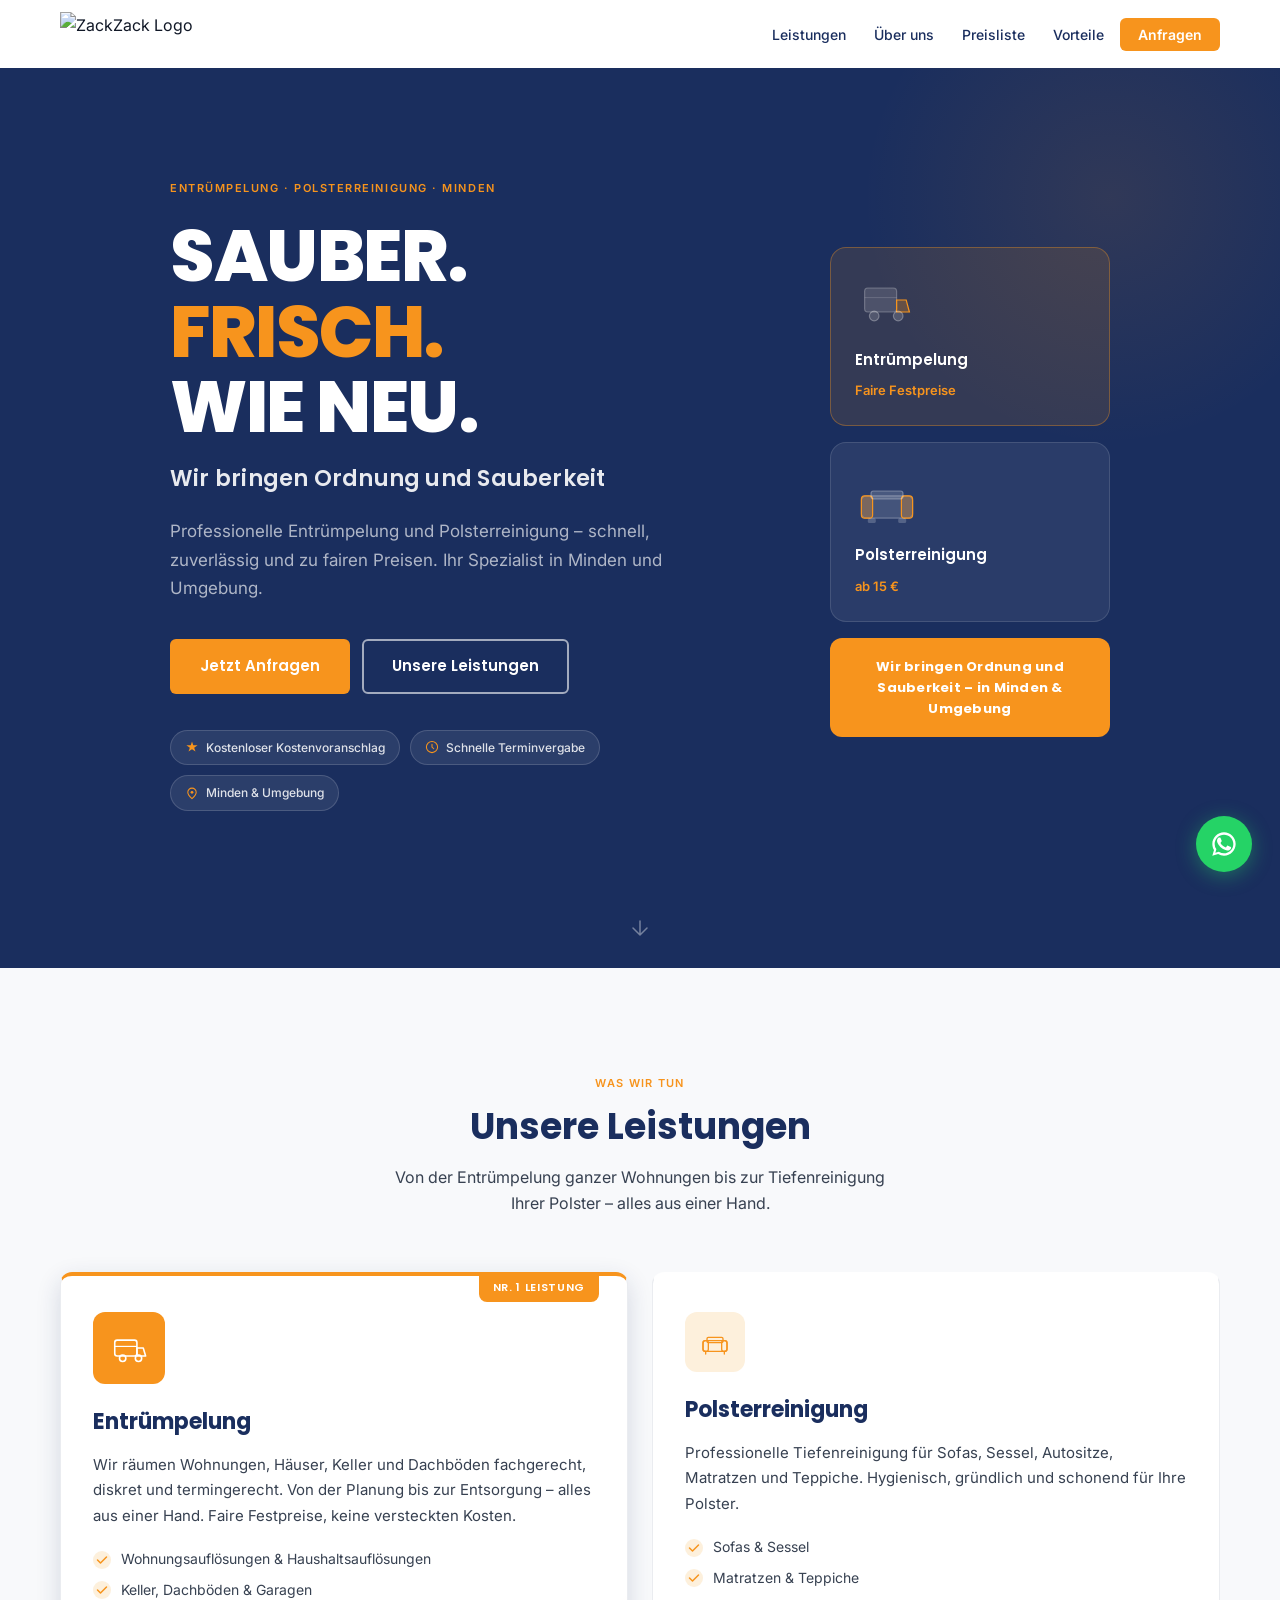
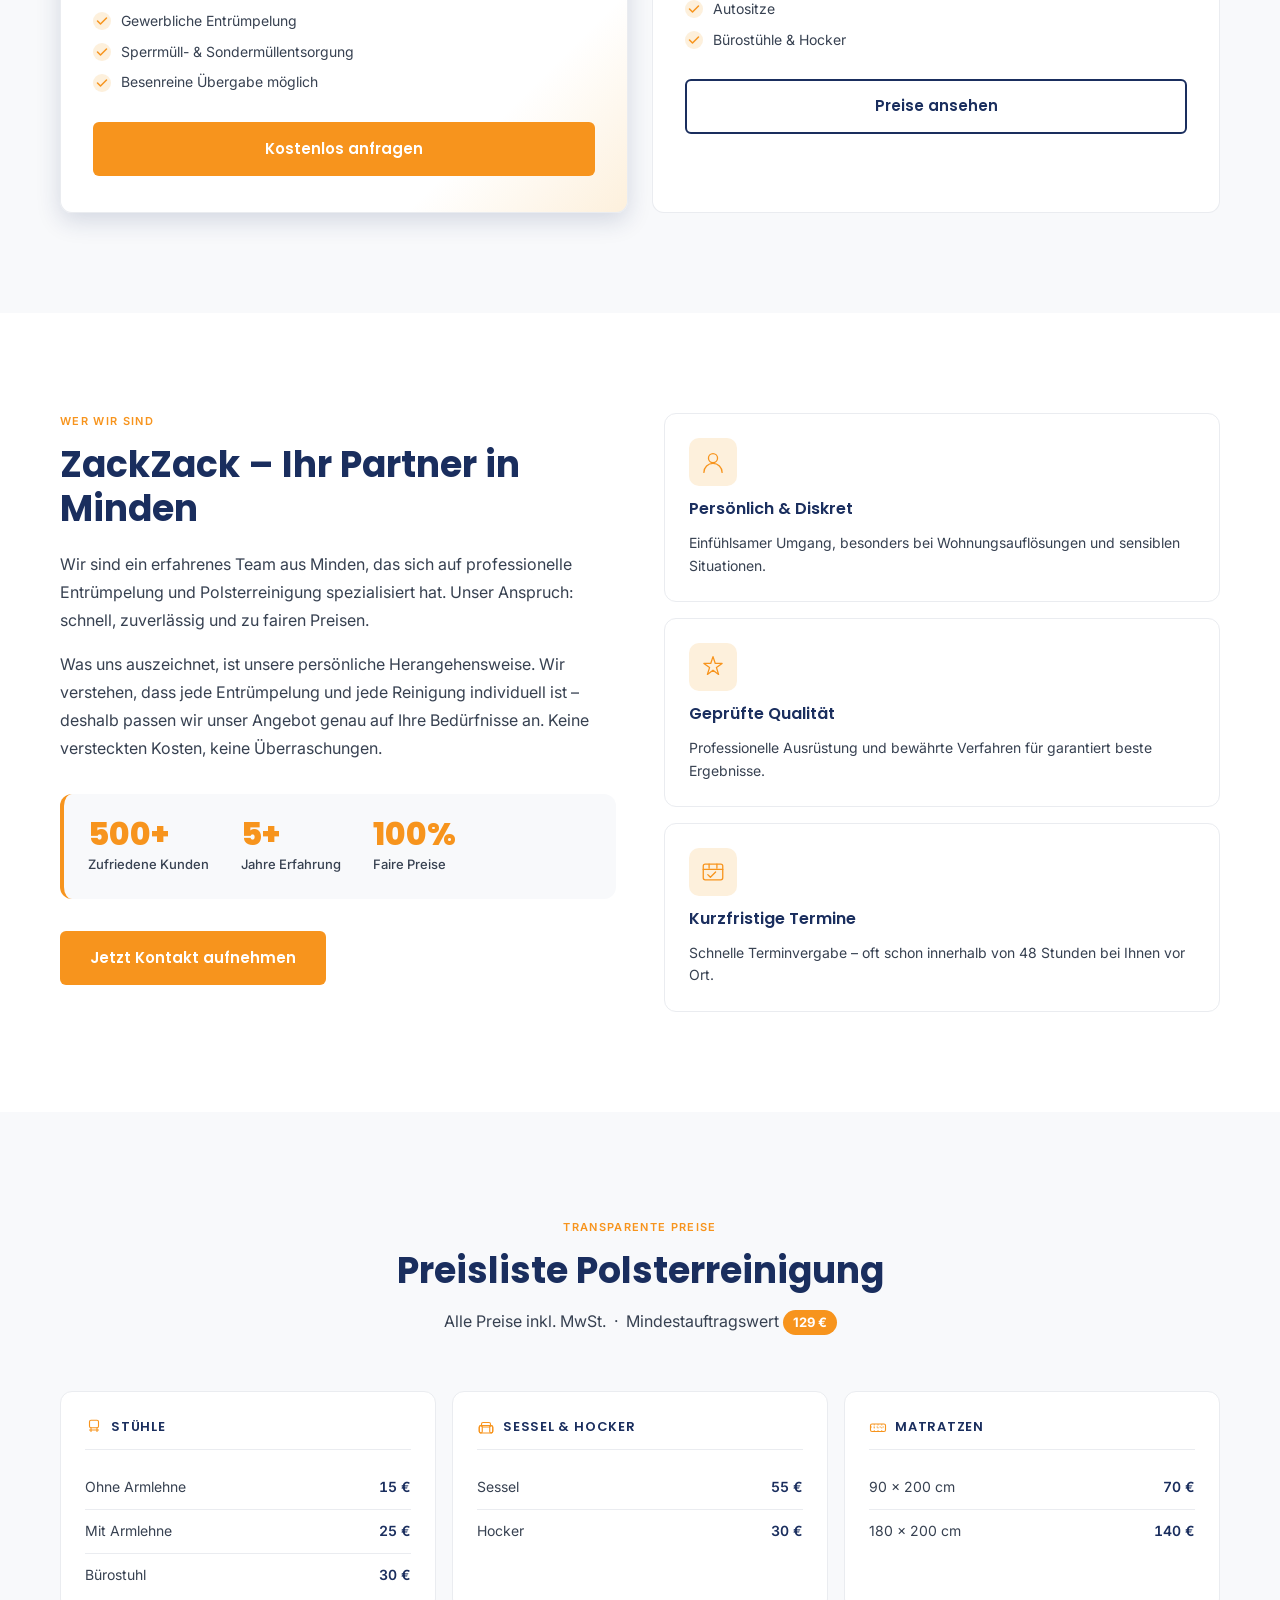
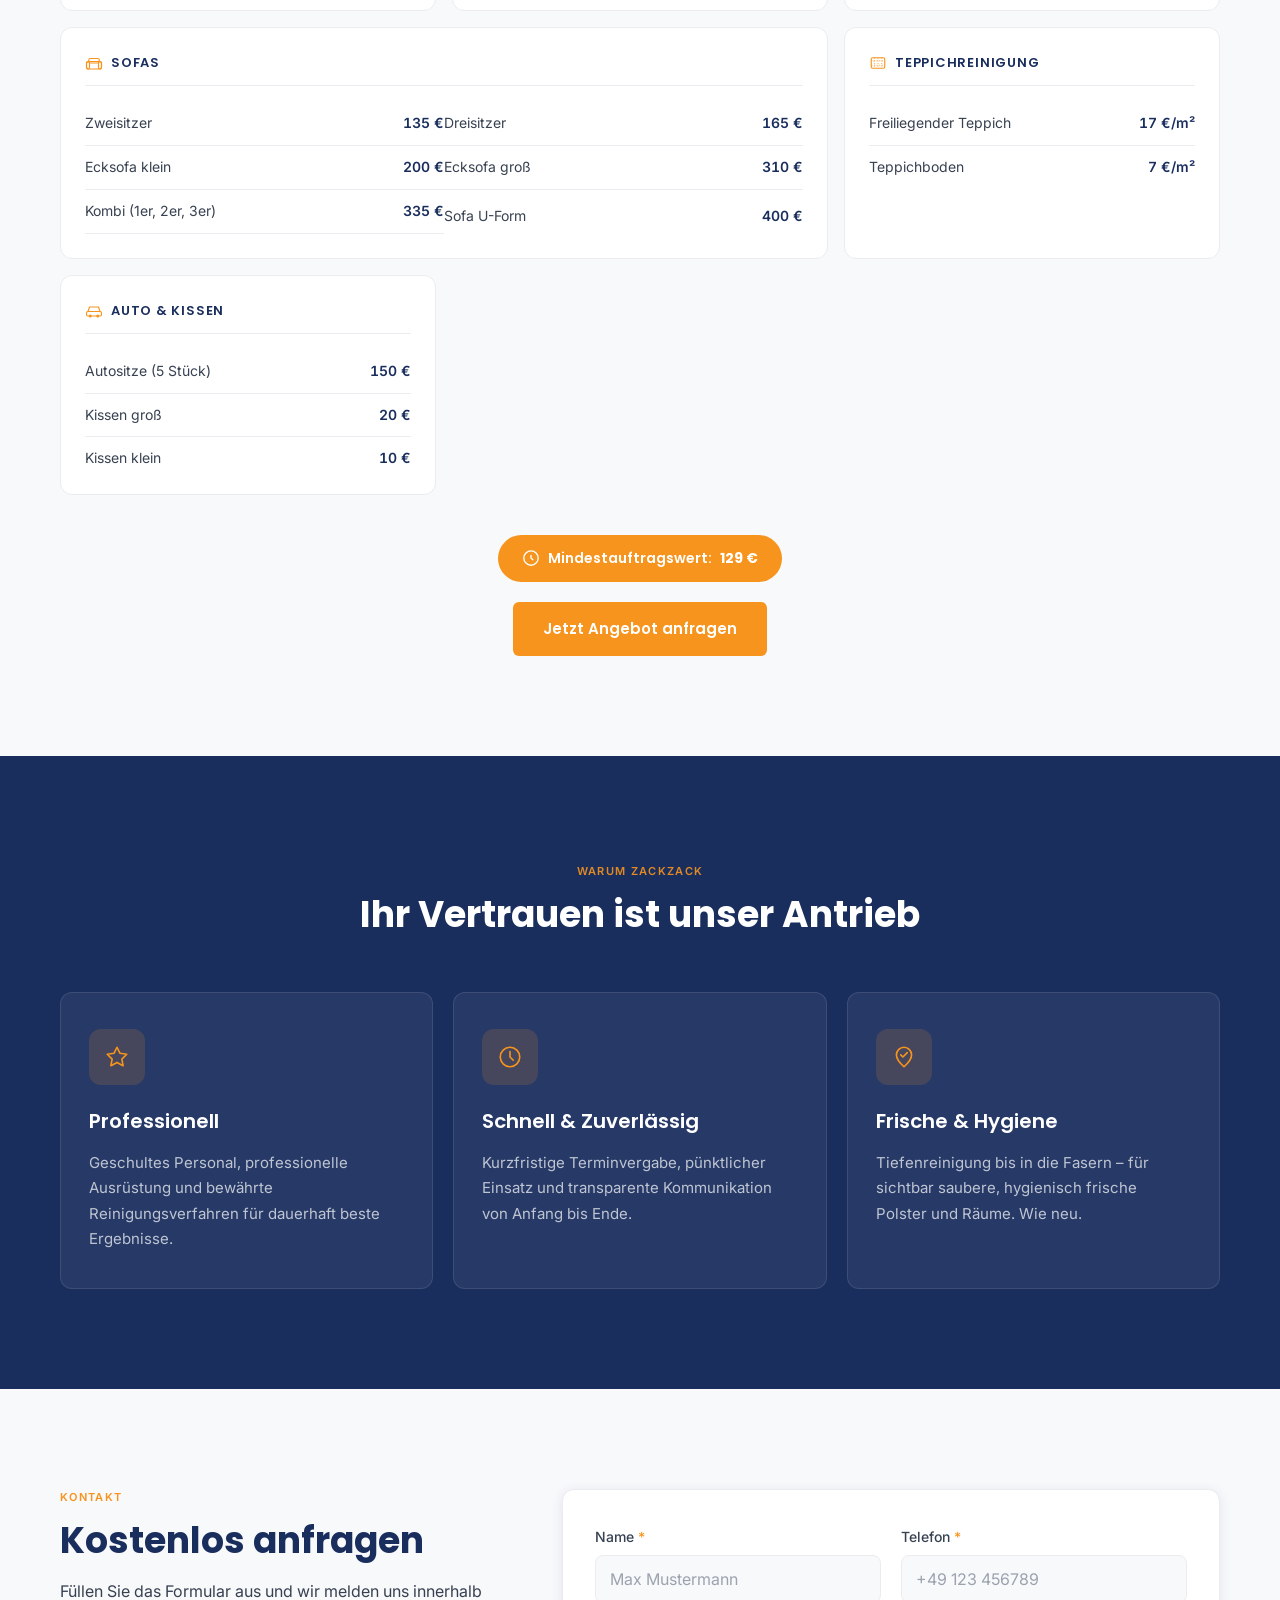
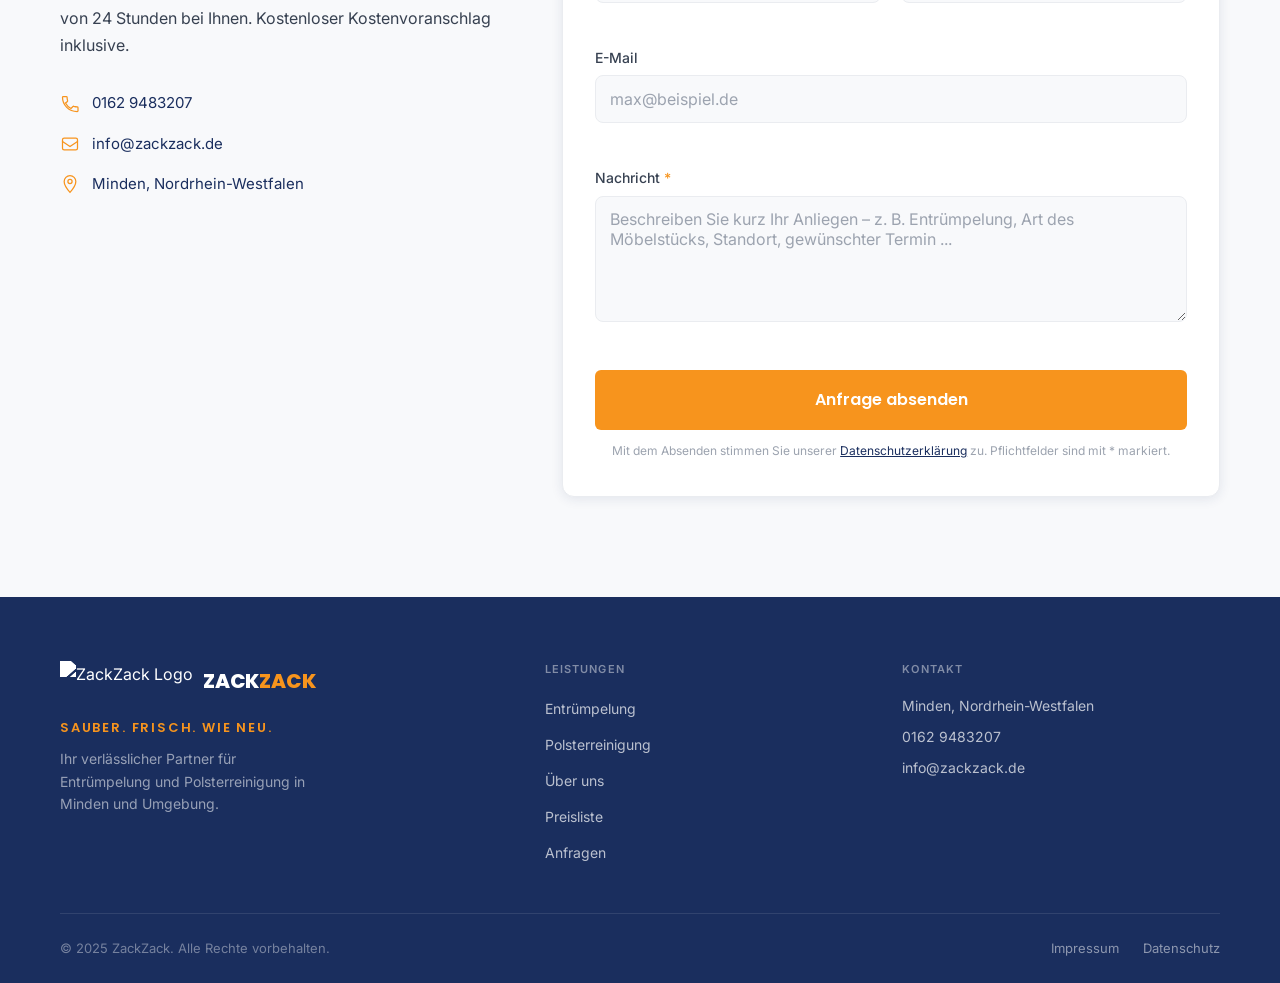
==== commit 187dbf52: "Update website: Über uns, Kontaktdaten, Logo, Slogan, Impressum/Datenschutz - Logo-Image eingebunden" ====
--- a/index.html
+++ b/index.html
@@ -3,8 +3,8 @@
 <head>
   <meta charset="UTF-8">
   <meta name="viewport" content="width=device-width, initial-scale=1.0">
-  <meta name="description" content="ZackZack – Professionelle Entrümpelung und Polsterreinigung. Sauber. Frisch. Wie neu. Faire Preise, schnelle Terminvergabe.">
-  <title>ZackZack – Entrümpelung & Polsterreinigung</title>
+  <meta name="description" content="ZackZack Minden – Professionelle Entrümpelung und Polsterreinigung. Sauber. Frisch. Wie neu. Faire Preise, schnelle Terminvergabe in Minden und Umgebung.">
+  <title>ZackZack – Entrümpelung & Polsterreinigung Minden</title>
   <link rel="preconnect" href="https://fonts.googleapis.com">
   <link rel="preconnect" href="https://fonts.gstatic.com" crossorigin>
   <link href="https://fonts.googleapis.com/css2?family=Poppins:wght@600;700;800&family=Inter:wght@400;500;600&display=swap" rel="stylesheet">
@@ -18,15 +18,12 @@
   <header id="navbar" role="banner">
     <div class="nav-container">
       <a class="nav-logo" href="#hero" aria-label="ZackZack – Zurück zur Startseite">
-        <svg class="nav-logo-icon" viewBox="0 0 48 48" fill="none" aria-hidden="true" xmlns="http://www.w3.org/2000/svg">
-          <rect width="48" height="48" rx="8" fill="#1A2E5E"/>
-          <polygon points="8,10 40,10 40,18 18,30 40,30 40,38 8,38 8,30 30,18 8,18" fill="#F7941D"/>
-        </svg>
-        <span class="nav-logo-text"><span class="logo-zack1">ZACK</span><span class="logo-zack2">ZACK</span></span>
+        <img src="logo.png" alt="ZackZack Logo" class="nav-logo-img">
       </a>
       <nav aria-label="Hauptnavigation">
         <ul class="nav-links" role="list">
           <li><a href="#leistungen">Leistungen</a></li>
+          <li><a href="#ueber-uns">Über uns</a></li>
           <li><a href="#preisliste">Preisliste</a></li>
           <li><a href="#vorteile">Vorteile</a></li>
           <li><a href="#kontakt" class="nav-cta-btn">Anfragen</a></li>
@@ -41,6 +38,7 @@
     <nav id="nav-mobile" class="nav-mobile" aria-label="Mobile Navigation" hidden>
       <ul role="list">
         <li><a href="#leistungen">Leistungen</a></li>
+        <li><a href="#ueber-uns">Über uns</a></li>
         <li><a href="#preisliste">Preisliste</a></li>
         <li><a href="#vorteile">Vorteile</a></li>
         <li><a href="#kontakt">Jetzt Anfragen</a></li>
@@ -54,13 +52,14 @@
     <section id="hero" aria-label="Willkommen bei ZackZack">
       <div class="hero-inner container">
         <div class="hero-content">
-          <p class="hero-eyebrow">Entrümpelung · Polsterreinigung</p>
+          <p class="hero-eyebrow">Entrümpelung · Polsterreinigung · Minden</p>
           <h1 class="hero-headline">
             SAUBER.<br>
             <span class="hero-accent">FRISCH.</span><br>
             WIE NEU.
           </h1>
-          <p class="hero-sub">Professionelle Entrümpelung und Polsterreinigung – schnell, zuverlässig und zu fairen Preisen. Ihr Spezialist in Ihrer Region.</p>
+          <p class="hero-slogan">Wir bringen Ordnung und Sauberkeit</p>
+          <p class="hero-sub">Professionelle Entrümpelung und Polsterreinigung – schnell, zuverlässig und zu fairen Preisen. Ihr Spezialist in Minden und Umgebung.</p>
           <div class="hero-actions">
             <a href="#kontakt" class="btn btn-primary">Jetzt Anfragen</a>
             <a href="#leistungen" class="btn btn-outline">Unsere Leistungen</a>
@@ -76,11 +75,24 @@
             </span>
             <span class="badge">
               <svg viewBox="0 0 20 20" fill="none" aria-hidden="true"><path d="M10 3C6.5 3 4 6 4 9c0 4 6 9 6 9s6-5 6-9c0-3-2.5-6-6-6z" stroke="#F7941D" stroke-width="1.5"/><circle cx="10" cy="9" r="2" fill="#F7941D"/></svg>
-              Faire Preise
+              Minden &amp; Umgebung
             </span>
           </div>
         </div>
         <div class="hero-visual" aria-hidden="true">
+          <div class="hero-visual-card hero-visual-card--featured">
+            <div class="hvc-icon">
+              <svg viewBox="0 0 80 80" fill="none" xmlns="http://www.w3.org/2000/svg">
+                <rect x="12" y="20" width="40" height="30" rx="4" fill="rgba(255,255,255,0.12)" stroke="rgba(255,255,255,0.25)" stroke-width="1.5"/>
+                <path d="M52 35h12l4 15H52V35z" fill="rgba(247,148,29,0.25)" stroke="#F7941D" stroke-width="1.5"/>
+                <circle cx="24" cy="55" r="6" fill="rgba(255,255,255,0.15)" stroke="rgba(255,255,255,0.3)" stroke-width="1.5"/>
+                <circle cx="54" cy="55" r="6" fill="rgba(255,255,255,0.15)" stroke="rgba(255,255,255,0.3)" stroke-width="1.5"/>
+                <path d="M12 32h40" stroke="rgba(255,255,255,0.2)" stroke-width="1"/>
+              </svg>
+            </div>
+            <p class="hvc-label">Entrümpelung</p>
+            <p class="hvc-sub">Faire Festpreise</p>
+          </div>
           <div class="hero-visual-card">
             <div class="hvc-icon">
               <svg viewBox="0 0 80 80" fill="none" xmlns="http://www.w3.org/2000/svg">
@@ -95,21 +107,8 @@
             <p class="hvc-label">Polsterreinigung</p>
             <p class="hvc-sub">ab 15 €</p>
           </div>
-          <div class="hero-visual-card">
-            <div class="hvc-icon">
-              <svg viewBox="0 0 80 80" fill="none" xmlns="http://www.w3.org/2000/svg">
-                <rect x="12" y="20" width="40" height="30" rx="4" fill="rgba(255,255,255,0.12)" stroke="rgba(255,255,255,0.25)" stroke-width="1.5"/>
-                <path d="M52 35h12l4 15H52V35z" fill="rgba(247,148,29,0.25)" stroke="#F7941D" stroke-width="1.5"/>
-                <circle cx="24" cy="55" r="6" fill="rgba(255,255,255,0.15)" stroke="rgba(255,255,255,0.3)" stroke-width="1.5"/>
-                <circle cx="54" cy="55" r="6" fill="rgba(255,255,255,0.15)" stroke="rgba(255,255,255,0.3)" stroke-width="1.5"/>
-                <path d="M12 32h40" stroke="rgba(255,255,255,0.2)" stroke-width="1"/>
-              </svg>
-            </div>
-            <p class="hvc-label">Entrümpelung</p>
-            <p class="hvc-sub">Faire Festpreise</p>
-          </div>
           <div class="hero-tagline-card">
-            <p>"SAUBER. FRISCH. WIE NEU."</p>
+            <p>Wir bringen Ordnung und Sauberkeit – in Minden &amp; Umgebung</p>
           </div>
         </div>
       </div>
@@ -124,29 +123,32 @@
         <div class="section-header reveal">
           <span class="section-eyebrow">Was wir tun</span>
           <h2 id="leistungen-heading">Unsere Leistungen</h2>
-          <p class="section-desc">Zwei Kernleistungen. Ein Versprechen: sauber, schnell, zuverlässig.</p>
+          <p class="section-desc">Von der Entrümpelung ganzer Wohnungen bis zur Tiefenreinigung Ihrer Polster – alles aus einer Hand.</p>
         </div>
         <div class="leistungen-grid">
 
-          <article class="leistung-card reveal">
-            <div class="card-icon">
+          <!-- Entrümpelung – FEATURED / im Vordergrund -->
+          <article class="leistung-card leistung-card--featured reveal">
+            <div class="leistung-featured-badge">Nr. 1 Leistung</div>
+            <div class="card-icon card-icon--large">
               <svg viewBox="0 0 48 48" fill="none" aria-hidden="true">
-                <rect x="6" y="14" width="28" height="20" rx="3" stroke="#F7941D" stroke-width="2"/>
-                <path d="M34 24h8l3 10H34V24z" stroke="#F7941D" stroke-width="2" stroke-linejoin="round"/>
-                <circle cx="16" cy="37" r="4" stroke="#F7941D" stroke-width="2"/>
-                <circle cx="36" cy="37" r="4" stroke="#F7941D" stroke-width="2"/>
-                <path d="M6 22h28" stroke="#F7941D" stroke-width="1.5"/>
+                <rect x="6" y="14" width="28" height="20" rx="3" stroke="currentColor" stroke-width="2"/>
+                <path d="M34 24h8l3 10H34V24z" stroke="currentColor" stroke-width="2" stroke-linejoin="round"/>
+                <circle cx="16" cy="37" r="4" stroke="currentColor" stroke-width="2"/>
+                <circle cx="36" cy="37" r="4" stroke="currentColor" stroke-width="2"/>
+                <path d="M6 22h28" stroke="currentColor" stroke-width="1.5"/>
               </svg>
             </div>
             <h3>Entrümpelung</h3>
-            <p>Wir räumen Wohnungen, Häuser, Keller und Dachböden fachgerecht und diskret. Von der Planung bis zur Entsorgung – alles aus einer Hand.</p>
+            <p class="card-desc-featured">Wir räumen Wohnungen, Häuser, Keller und Dachböden fachgerecht, diskret und termingerecht. Von der Planung bis zur Entsorgung – alles aus einer Hand. Faire Festpreise, keine versteckten Kosten.</p>
             <ul class="card-features">
-              <li>Wohnungsauflösungen</li>
-              <li>Keller &amp; Dachböden</li>
+              <li>Wohnungsauflösungen &amp; Haushaltsauflösungen</li>
+              <li>Keller, Dachböden &amp; Garagen</li>
               <li>Gewerbliche Entrümpelung</li>
-              <li>Sperrmüllentsorgung</li>
+              <li>Sperrmüll- &amp; Sondermüllentsorgung</li>
+              <li>Besenreine Übergabe möglich</li>
             </ul>
-            <a href="#kontakt" class="btn btn-primary card-btn">Anfragen</a>
+            <a href="#kontakt" class="btn btn-primary card-btn">Kostenlos anfragen</a>
           </article>
 
           <article class="leistung-card reveal">
@@ -174,8 +176,60 @@
       </div>
     </section>
 
+    <!-- ÜBER UNS -->
+    <section id="ueber-uns" class="section" aria-labelledby="ueber-uns-heading">
+      <div class="container">
+        <div class="ueber-uns-layout">
+          <div class="ueber-uns-content reveal">
+            <span class="section-eyebrow">Wer wir sind</span>
+            <h2 id="ueber-uns-heading">ZackZack – Ihr Partner in Minden</h2>
+            <p>Wir sind ein erfahrenes Team aus Minden, das sich auf professionelle Entrümpelung und Polsterreinigung spezialisiert hat. Unser Anspruch: schnell, zuverlässig und zu fairen Preisen.</p>
+            <p>Was uns auszeichnet, ist unsere persönliche Herangehensweise. Wir verstehen, dass jede Entrümpelung und jede Reinigung individuell ist – deshalb passen wir unser Angebot genau auf Ihre Bedürfnisse an. Keine versteckten Kosten, keine Überraschungen.</p>
+            <div class="ueber-uns-stats">
+              <div class="stat-item">
+                <span class="stat-number">500+</span>
+                <span class="stat-label">Zufriedene Kunden</span>
+              </div>
+              <div class="stat-item">
+                <span class="stat-number">5+</span>
+                <span class="stat-label">Jahre Erfahrung</span>
+              </div>
+              <div class="stat-item">
+                <span class="stat-number">100%</span>
+                <span class="stat-label">Faire Preise</span>
+              </div>
+            </div>
+            <a href="#kontakt" class="btn btn-primary">Jetzt Kontakt aufnehmen</a>
+          </div>
+          <div class="ueber-uns-visual reveal">
+            <div class="ueber-uns-card">
+              <div class="uac-icon">
+                <svg viewBox="0 0 40 40" fill="none" aria-hidden="true"><circle cx="20" cy="14" r="7" stroke="#F7941D" stroke-width="2"/><path d="M6 36c0-7.7 6.3-14 14-14s14 6.3 14 14" stroke="#F7941D" stroke-width="2" stroke-linecap="round"/></svg>
+              </div>
+              <h4>Persönlich &amp; Diskret</h4>
+              <p>Einfühlsamer Umgang, besonders bei Wohnungsauflösungen und sensiblen Situationen.</p>
+            </div>
+            <div class="ueber-uns-card">
+              <div class="uac-icon">
+                <svg viewBox="0 0 40 40" fill="none" aria-hidden="true"><path d="M20 4l3.5 10.5H34l-8.7 6.4 3.3 10.5L20 25l-8.6 6.4 3.3-10.5L6 14.5h10.5L20 4z" stroke="#F7941D" stroke-width="2" stroke-linejoin="round"/></svg>
+              </div>
+              <h4>Geprüfte Qualität</h4>
+              <p>Professionelle Ausrüstung und bewährte Verfahren für garantiert beste Ergebnisse.</p>
+            </div>
+            <div class="ueber-uns-card">
+              <div class="uac-icon">
+                <svg viewBox="0 0 40 40" fill="none" aria-hidden="true"><rect x="5" y="8" width="30" height="24" rx="3" stroke="#F7941D" stroke-width="2"/><path d="M5 16h30M14 8v6M26 8v6" stroke="#F7941D" stroke-width="2" stroke-linecap="round"/><path d="M12 24l4 4 8-8" stroke="#F7941D" stroke-width="2" stroke-linecap="round" stroke-linejoin="round"/></svg>
+              </div>
+              <h4>Kurzfristige Termine</h4>
+              <p>Schnelle Terminvergabe – oft schon innerhalb von 48 Stunden bei Ihnen vor Ort.</p>
+            </div>
+          </div>
+        </div>
+      </div>
+    </section>
+
     <!-- PREISLISTE -->
-    <section id="preisliste" class="section" aria-labelledby="preisliste-heading">
+    <section id="preisliste" class="section section--alt" aria-labelledby="preisliste-heading">
       <div class="container">
         <div class="section-header reveal">
           <span class="section-eyebrow">Transparente Preise</span>
@@ -324,7 +378,7 @@
             <div class="kontakt-details">
               <div class="kontakt-detail-item">
                 <svg viewBox="0 0 24 24" fill="none" aria-hidden="true"><path d="M6.6 10.8A15.4 15.4 0 0 0 13.2 17.4L15.6 15c.3-.3.7-.4 1.1-.2 1.2.4 2.5.6 3.9.6.6 0 1 .4 1 1V20c0 .6-.4 1-1 1C10.6 21 3 13.4 3 4c0-.6.4-1 1-1h3.5c.6 0 1 .4 1 1 0 1.4.2 2.7.6 3.9.1.4 0 .8-.2 1.1L6.6 10.8z" stroke="currentColor" stroke-width="1.5"/></svg>
-                <a href="tel:+49XXXXXXXXXX">+49 XXX XXX XXXX</a>
+                <a href="tel:01629483207">0162 9483207</a>
               </div>
               <div class="kontakt-detail-item">
                 <svg viewBox="0 0 24 24" fill="none" aria-hidden="true"><rect x="3" y="5" width="18" height="14" rx="2" stroke="currentColor" stroke-width="1.5"/><path d="M3 9l9 6 9-6" stroke="currentColor" stroke-width="1.5" stroke-linecap="round"/></svg>
@@ -332,7 +386,7 @@
               </div>
               <div class="kontakt-detail-item">
                 <svg viewBox="0 0 24 24" fill="none" aria-hidden="true"><path d="M12 2C8.1 2 5 5.1 5 9c0 5.25 7 13 7 13s7-7.75 7-13c0-3.9-3.1-7-7-7z" stroke="currentColor" stroke-width="1.5"/><circle cx="12" cy="9" r="2.5" stroke="currentColor" stroke-width="1.5"/></svg>
-                <span>[Stadt], Deutschland</span>
+                <span>Minden, Nordrhein-Westfalen</span>
               </div>
             </div>
           </div>
@@ -361,7 +415,7 @@
             <div class="form-group">
               <label for="nachricht">Nachricht <span class="required-mark" aria-hidden="true">*</span></label>
               <textarea id="nachricht" name="nachricht" rows="5" required aria-required="true"
-                        placeholder="Beschreiben Sie kurz Ihr Anliegen – z. B. Art des Möbelstücks, Standort, gewünschter Termin ..."></textarea>
+                        placeholder="Beschreiben Sie kurz Ihr Anliegen – z. B. Entrümpelung, Art des Möbelstücks, Standort, gewünschter Termin ..."></textarea>
               <span class="form-error" role="alert" aria-live="polite" id="nachricht-error"></span>
             </div>
             <button type="submit" class="btn btn-primary btn-submit" id="submit-btn">
@@ -370,7 +424,7 @@
                 <svg viewBox="0 0 24 24" fill="none"><circle cx="12" cy="12" r="9" stroke="rgba(255,255,255,0.3)" stroke-width="2"/><path d="M12 3a9 9 0 0 1 9 9" stroke="white" stroke-width="2" stroke-linecap="round"/></svg>
               </span>
             </button>
-            <p class="form-privacy">Mit dem Absenden stimmen Sie unserer <a href="#">Datenschutzerklärung</a> zu. Pflichtfelder sind mit * markiert.</p>
+            <p class="form-privacy">Mit dem Absenden stimmen Sie unserer <a href="datenschutz.html">Datenschutzerklärung</a> zu. Pflichtfelder sind mit * markiert.</p>
           </form>
 
         </div>
@@ -384,21 +438,19 @@
     <div class="container">
       <div class="footer-top">
         <div class="footer-brand">
-          <a class="nav-logo footer-logo" href="#hero" aria-label="ZackZack – Zurück zur Startseite">
-            <svg class="nav-logo-icon" viewBox="0 0 48 48" fill="none" aria-hidden="true" xmlns="http://www.w3.org/2000/svg">
-              <rect width="48" height="48" rx="8" fill="#1A2E5E"/>
-              <polygon points="8,10 40,10 40,18 18,30 40,30 40,38 8,38 8,30 30,18 8,18" fill="#F7941D"/>
-            </svg>
-            <span class="nav-logo-text"><span class="logo-zack1">ZACK</span><span class="logo-zack2">ZACK</span></span>
+          <a class="footer-logo-link" href="#hero" aria-label="ZackZack – Zurück zur Startseite">
+            <img src="logo.png" alt="ZackZack Logo" class="footer-logo-img">
+            <span class="footer-logo-text"><span class="logo-zack1">ZACK</span><span class="logo-zack2">ZACK</span></span>
           </a>
           <p class="footer-tagline">SAUBER. FRISCH. WIE NEU.</p>
-          <p class="footer-desc">Ihr verlässlicher Partner für Entrümpelung und Polsterreinigung.</p>
+          <p class="footer-desc">Ihr verlässlicher Partner für Entrümpelung und Polsterreinigung in Minden und Umgebung.</p>
         </div>
         <nav class="footer-nav" aria-label="Footer-Navigation Leistungen">
           <h3 class="footer-nav-title">Leistungen</h3>
           <ul role="list">
             <li><a href="#leistungen">Entrümpelung</a></li>
             <li><a href="#leistungen">Polsterreinigung</a></li>
+            <li><a href="#ueber-uns">Über uns</a></li>
             <li><a href="#preisliste">Preisliste</a></li>
             <li><a href="#kontakt">Anfragen</a></li>
           </ul>
@@ -406,8 +458,8 @@
         <div class="footer-contact">
           <h3 class="footer-nav-title">Kontakt</h3>
           <address>
-            <p>[Straße], [PLZ Stadt]</p>
-            <a href="tel:+49XXXXXXXXXX">+49 XXX XXX XXXX</a>
+            <p>Minden, Nordrhein-Westfalen</p>
+            <a href="tel:01629483207">0162 9483207</a>
             <a href="mailto:info@zackzack.de">info@zackzack.de</a>
           </address>
         </div>
@@ -415,8 +467,8 @@
       <div class="footer-bottom">
         <p>&copy; 2025 ZackZack. Alle Rechte vorbehalten.</p>
         <nav aria-label="Rechtliche Links">
-          <a href="#">Impressum</a>
-          <a href="#">Datenschutz</a>
+          <a href="impressum.html">Impressum</a>
+          <a href="datenschutz.html">Datenschutz</a>
         </nav>
       </div>
     </div>
@@ -430,7 +482,7 @@
   </button>
 
   <!-- WHATSAPP BUTTON -->
-  <a class="whatsapp-btn" href="https://wa.me/49XXXXXXXXXX?text=Hallo%20ZackZack%2C%20ich%20m%C3%B6chte%20ein%20Angebot%20anfragen."
+  <a class="whatsapp-btn" href="https://wa.me/4901629483207?text=Hallo%20ZackZack%2C%20ich%20m%C3%B6chte%20ein%20Angebot%20anfragen."
      aria-label="WhatsApp Chat öffnen" target="_blank" rel="noopener noreferrer">
     <svg viewBox="0 0 24 24" fill="white" aria-hidden="true" xmlns="http://www.w3.org/2000/svg">
       <path d="M17.472 14.382c-.297-.149-1.758-.867-2.03-.967-.273-.099-.471-.148-.67.15-.197.297-.767.966-.94 1.164-.173.199-.347.223-.644.075-.297-.15-1.255-.463-2.39-1.475-.883-.788-1.48-1.761-1.653-2.059-.173-.297-.018-.458.13-.606.134-.133.298-.347.446-.52.149-.174.198-.298.298-.497.099-.198.05-.371-.025-.52-.075-.149-.669-1.612-.916-2.207-.242-.579-.487-.5-.669-.51-.173-.008-.371-.01-.57-.01-.198 0-.52.074-.792.372-.272.297-1.04 1.016-1.04 2.479 0 1.462 1.065 2.875 1.213 3.074.149.198 2.096 3.2 5.077 4.487.709.306 1.262.489 1.694.625.712.227 1.36.195 1.871.118.571-.085 1.758-.719 2.006-1.413.248-.694.248-1.289.173-1.413-.074-.124-.272-.198-.57-.347z"/>
--- a/style.css
+++ b/style.css
@@ -225,18 +225,13 @@
 .nav-logo {
   display: flex;
   align-items: center;
-  gap: 10px;
   flex-shrink: 0;
 }
-.nav-logo-icon { width: 36px; height: 36px; }
-.nav-logo-text {
-  font-family: var(--font-display);
-  font-weight: 800;
-  font-size: 20px;
-  letter-spacing: -0.01em;
-}
-.logo-zack1 { color: var(--color-navy); }
-.logo-zack2 { color: var(--color-orange); }
+.nav-logo-img {
+  height: 44px;
+  width: auto;
+  object-fit: contain;
+}
 
 /* Nav links */
 .nav-links {
@@ -250,7 +245,7 @@
   font-weight: 500;
   font-size: 14px;
   color: var(--color-navy);
-  padding: 8px 14px;
+  padding: 8px 12px;
   border-radius: 6px;
   transition: background 150ms, color 150ms;
 }
@@ -260,7 +255,7 @@
 .nav-cta-btn {
   background: var(--color-orange) !important;
   color: #fff !important;
-  padding: 8px 20px !important;
+  padding: 8px 18px !important;
   border-radius: 6px;
   font-weight: 600 !important;
 }
@@ -282,7 +277,7 @@
   height: 2px;
   background: var(--color-navy);
   border-radius: 2px;
-  transition: transform 0.25s ease, opacity 0.25s ease, width 0.25s ease;
+  transition: transform 0.25s ease, opacity 0.25s ease;
   transform-origin: center;
 }
 .hamburger[aria-expanded="true"] span:nth-child(1) {
@@ -372,14 +367,23 @@
   line-height: 1.05;
   color: #fff;
   letter-spacing: -0.02em;
-  margin-bottom: 24px;
+  margin-bottom: 16px;
 }
 
 .hero-accent { color: var(--color-orange); }
 
+.hero-slogan {
+  font-family: var(--font-display);
+  font-weight: 600;
+  font-size: clamp(17px, 2.5vw, 22px);
+  color: rgba(255,255,255,0.90);
+  margin-bottom: 20px;
+  letter-spacing: 0.01em;
+}
+
 .hero-sub {
-  font-size: clamp(16px, 2vw, 18px);
-  color: rgba(255,255,255,0.72);
+  font-size: clamp(15px, 2vw, 17px);
+  color: rgba(255,255,255,0.65);
   line-height: 1.7;
   max-width: 500px;
   margin-bottom: 36px;
@@ -434,6 +438,12 @@
 }
 .hero-visual-card:hover { background: rgba(255,255,255,0.11); }
 
+.hero-visual-card--featured {
+  background: rgba(247,148,29,0.12);
+  border-color: rgba(247,148,29,0.35);
+}
+.hero-visual-card--featured:hover { background: rgba(247,148,29,0.18); }
+
 .hvc-icon svg { width: 64px; height: 64px; margin-bottom: 4px; }
 .hvc-label {
   font-family: var(--font-display);
@@ -455,7 +465,7 @@
   font-weight: 700;
   font-size: 13px;
   color: #fff;
-  letter-spacing: 0.04em;
+  letter-spacing: 0.02em;
   text-align: center;
 }
 
@@ -488,12 +498,36 @@
   border-radius: var(--radius-card);
   padding: 36px 32px;
   border-top: 4px solid transparent;
+  position: relative;
   transition: border-top-color 200ms, box-shadow 200ms, transform 200ms;
 }
 .leistung-card:hover {
   border-top-color: var(--color-orange);
   box-shadow: var(--shadow-hover);
   transform: translateY(-4px);
+}
+
+/* Featured card – Entrümpelung im Vordergrund */
+.leistung-card--featured {
+  border-top: 4px solid var(--color-orange);
+  background: linear-gradient(135deg, #fff 80%, var(--color-orange-light) 100%);
+  box-shadow: var(--shadow-hover);
+}
+.leistung-card--featured:hover { transform: translateY(-6px); }
+
+.leistung-featured-badge {
+  position: absolute;
+  top: -1px;
+  right: 28px;
+  background: var(--color-orange);
+  color: #fff;
+  font-family: var(--font-display);
+  font-size: 11px;
+  font-weight: 600;
+  letter-spacing: 0.06em;
+  text-transform: uppercase;
+  padding: 4px 14px 5px;
+  border-radius: 0 0 8px 8px;
 }
 
 .card-icon {
@@ -505,8 +539,16 @@
   align-items: center;
   justify-content: center;
   margin-bottom: 20px;
+  color: var(--color-orange);
 }
 .card-icon svg { width: 32px; height: 32px; }
+
+.card-icon--large {
+  width: 72px;
+  height: 72px;
+  background: var(--color-orange);
+}
+.card-icon--large svg { width: 38px; height: 38px; color: #fff; }
 
 .leistung-card h3 {
   font-family: var(--font-display);
@@ -517,6 +559,13 @@
 }
 
 .leistung-card p {
+  font-size: 15px;
+  color: var(--color-gray-700);
+  line-height: 1.7;
+  margin-bottom: 20px;
+}
+
+.card-desc-featured {
   font-size: 15px;
   color: var(--color-gray-700);
   line-height: 1.7;
@@ -553,7 +602,111 @@
 .card-btn { width: 100%; }
 
 /* ==========================================================================
-   8. PREISLISTE
+   8. ÜBER UNS
+   ========================================================================== */
+.ueber-uns-layout {
+  display: grid;
+  grid-template-columns: 1fr;
+  gap: 48px;
+  align-items: start;
+}
+
+.ueber-uns-content .section-eyebrow { display: block; margin-bottom: 12px; }
+
+.ueber-uns-content h2 {
+  font-family: var(--font-display);
+  font-weight: 700;
+  font-size: clamp(26px, 4vw, 36px);
+  color: var(--color-navy);
+  margin-bottom: 20px;
+  line-height: 1.2;
+}
+
+.ueber-uns-content p {
+  font-size: 16px;
+  color: var(--color-gray-700);
+  line-height: 1.75;
+  margin-bottom: 16px;
+}
+
+.ueber-uns-stats {
+  display: flex;
+  gap: 32px;
+  flex-wrap: wrap;
+  margin: 32px 0;
+  padding: 24px;
+  background: var(--color-off-white);
+  border-radius: var(--radius-card);
+  border-left: 4px solid var(--color-orange);
+}
+
+.stat-item {
+  display: flex;
+  flex-direction: column;
+  gap: 4px;
+}
+
+.stat-number {
+  font-family: var(--font-display);
+  font-weight: 800;
+  font-size: 32px;
+  color: var(--color-orange);
+  line-height: 1;
+}
+
+.stat-label {
+  font-size: 13px;
+  color: var(--color-gray-700);
+  font-weight: 500;
+}
+
+.ueber-uns-visual {
+  display: grid;
+  grid-template-columns: 1fr;
+  gap: 16px;
+}
+
+.ueber-uns-card {
+  background: var(--color-white);
+  border: 1.5px solid var(--color-gray-100);
+  border-radius: var(--radius-card);
+  padding: 24px;
+  display: flex;
+  flex-direction: column;
+  gap: 10px;
+  transition: border-color 200ms, box-shadow 200ms;
+}
+.ueber-uns-card:hover {
+  border-color: rgba(247,148,29,0.4);
+  box-shadow: var(--shadow-card);
+}
+
+.uac-icon {
+  width: 48px;
+  height: 48px;
+  background: var(--color-orange-light);
+  border-radius: 10px;
+  display: flex;
+  align-items: center;
+  justify-content: center;
+}
+.uac-icon svg { width: 26px; height: 26px; }
+
+.ueber-uns-card h4 {
+  font-family: var(--font-display);
+  font-weight: 600;
+  font-size: 16px;
+  color: var(--color-navy);
+}
+
+.ueber-uns-card p {
+  font-size: 14px;
+  color: var(--color-gray-700);
+  line-height: 1.6;
+}
+
+/* ==========================================================================
+   9. PREISLISTE
    ========================================================================== */
 .price-grid {
   display: grid;
@@ -645,7 +798,7 @@
 .mindestauftrag-badge svg { width: 18px; height: 18px; flex-shrink: 0; }
 
 /* ==========================================================================
-   9. VORTEILE
+   10. VORTEILE
    ========================================================================== */
 .vorteile-grid {
   display: grid;
@@ -693,7 +846,7 @@
 }
 
 /* ==========================================================================
-   10. KONTAKT
+   11. KONTAKT
    ========================================================================== */
 .kontakt-layout {
   display: grid;
@@ -857,7 +1010,7 @@
 }
 
 /* ==========================================================================
-   11. FOOTER
+   12. FOOTER
    ========================================================================== */
 #footer {
   background: var(--color-navy);
@@ -872,7 +1025,30 @@
   border-bottom: 1px solid rgba(255,255,255,0.10);
 }
 
-.footer-logo { margin-bottom: 16px; }
+.footer-logo-link {
+  display: flex;
+  align-items: center;
+  gap: 10px;
+  margin-bottom: 16px;
+}
+
+.footer-logo-img {
+  height: 40px;
+  width: auto;
+  object-fit: contain;
+  filter: brightness(0) invert(1);
+}
+
+.footer-logo-text {
+  font-family: var(--font-display);
+  font-weight: 800;
+  font-size: 20px;
+  letter-spacing: -0.01em;
+  text-shadow: 0 0 0 2px #FFFFFF;
+}
+
+.footer-logo-text .logo-zack1 { color: #fff; }
+.footer-logo-text .logo-zack2 { color: var(--color-orange); }
 
 .footer-tagline {
   font-family: var(--font-display);
@@ -943,15 +1119,15 @@
 .footer-bottom nav a:hover { color: rgba(255,255,255,0.85); }
 
 /* ==========================================================================
-   12. SCROLL-TO-TOP BUTTON
+   13. SCROLL-TO-TOP BUTTON  (oben rechts, erscheint ab 400px)
    ========================================================================== */
 .scroll-top-btn {
   position: fixed;
-  bottom: 28px;
-  left: 28px;
+  top: calc(var(--nav-h) + 16px);
+  right: 20px;
   z-index: 200;
-  width: 48px;
-  height: 48px;
+  width: 44px;
+  height: 44px;
   background: var(--color-navy);
   border-radius: 50%;
   display: flex;
@@ -959,22 +1135,21 @@
   justify-content: center;
   box-shadow: 0 4px 16px rgba(26,46,94,0.30);
   opacity: 0;
-  transform: translateY(10px);
+  transform: translateY(-8px);
   pointer-events: none;
   transition: opacity 250ms ease, transform 250ms ease, background 150ms;
 }
-.scroll-top-btn:hover { background: var(--color-navy-light); }
-.scroll-top-btn svg { width: 22px; height: 22px; }
+.scroll-top-btn:hover { background: var(--color-orange); }
+.scroll-top-btn svg { width: 20px; height: 20px; }
 
 .scroll-top-btn.visible {
   opacity: 1;
   transform: translateY(0);
   pointer-events: auto;
 }
-.scroll-top-btn[aria-hidden="false"] { pointer-events: auto; }
-
-/* ==========================================================================
-   13. WHATSAPP BUTTON
+
+/* ==========================================================================
+   14. WHATSAPP BUTTON
    ========================================================================== */
 .whatsapp-btn {
   position: fixed;
@@ -1036,7 +1211,7 @@
 }
 
 /* ==========================================================================
-   14. RESPONSIVE – TABLET 768px
+   15. RESPONSIVE – TABLET 768px
    ========================================================================== */
 @media (min-width: 768px) {
 
@@ -1047,6 +1222,9 @@
   .hero-inner { gap: 60px; }
 
   .leistungen-grid { grid-template-columns: 1fr 1fr; }
+
+  .ueber-uns-layout { grid-template-columns: 1fr 1fr; }
+  .ueber-uns-visual { grid-template-columns: 1fr; }
 
   .price-grid { grid-template-columns: repeat(2, 1fr); }
   .price-category--wide { grid-column: span 2; }
@@ -1061,7 +1239,7 @@
 }
 
 /* ==========================================================================
-   15. RESPONSIVE – DESKTOP 1024px
+   16. RESPONSIVE – DESKTOP 1024px
    ========================================================================== */
 @media (min-width: 1024px) {
 
@@ -1075,10 +1253,12 @@
   .kontakt-layout { grid-template-columns: 1fr 1.5fr; gap: 64px; align-items: start; }
 
   .footer-top { grid-template-columns: 1.4fr 1fr 1fr; }
-}
-
-/* ==========================================================================
-   16. REDUCED MOTION
+
+  .ueber-uns-visual { grid-template-columns: 1fr; }
+}
+
+/* ==========================================================================
+   17. REDUCED MOTION
    ========================================================================== */
 @media (prefers-reduced-motion: reduce) {
   html { scroll-behavior: auto; }
@@ -1097,6 +1277,7 @@
   .leistung-card,
   .vorteil-card,
   .price-category,
+  .ueber-uns-card,
   .scroll-top-btn,
   .whatsapp-btn,
   .whatsapp-tooltip,
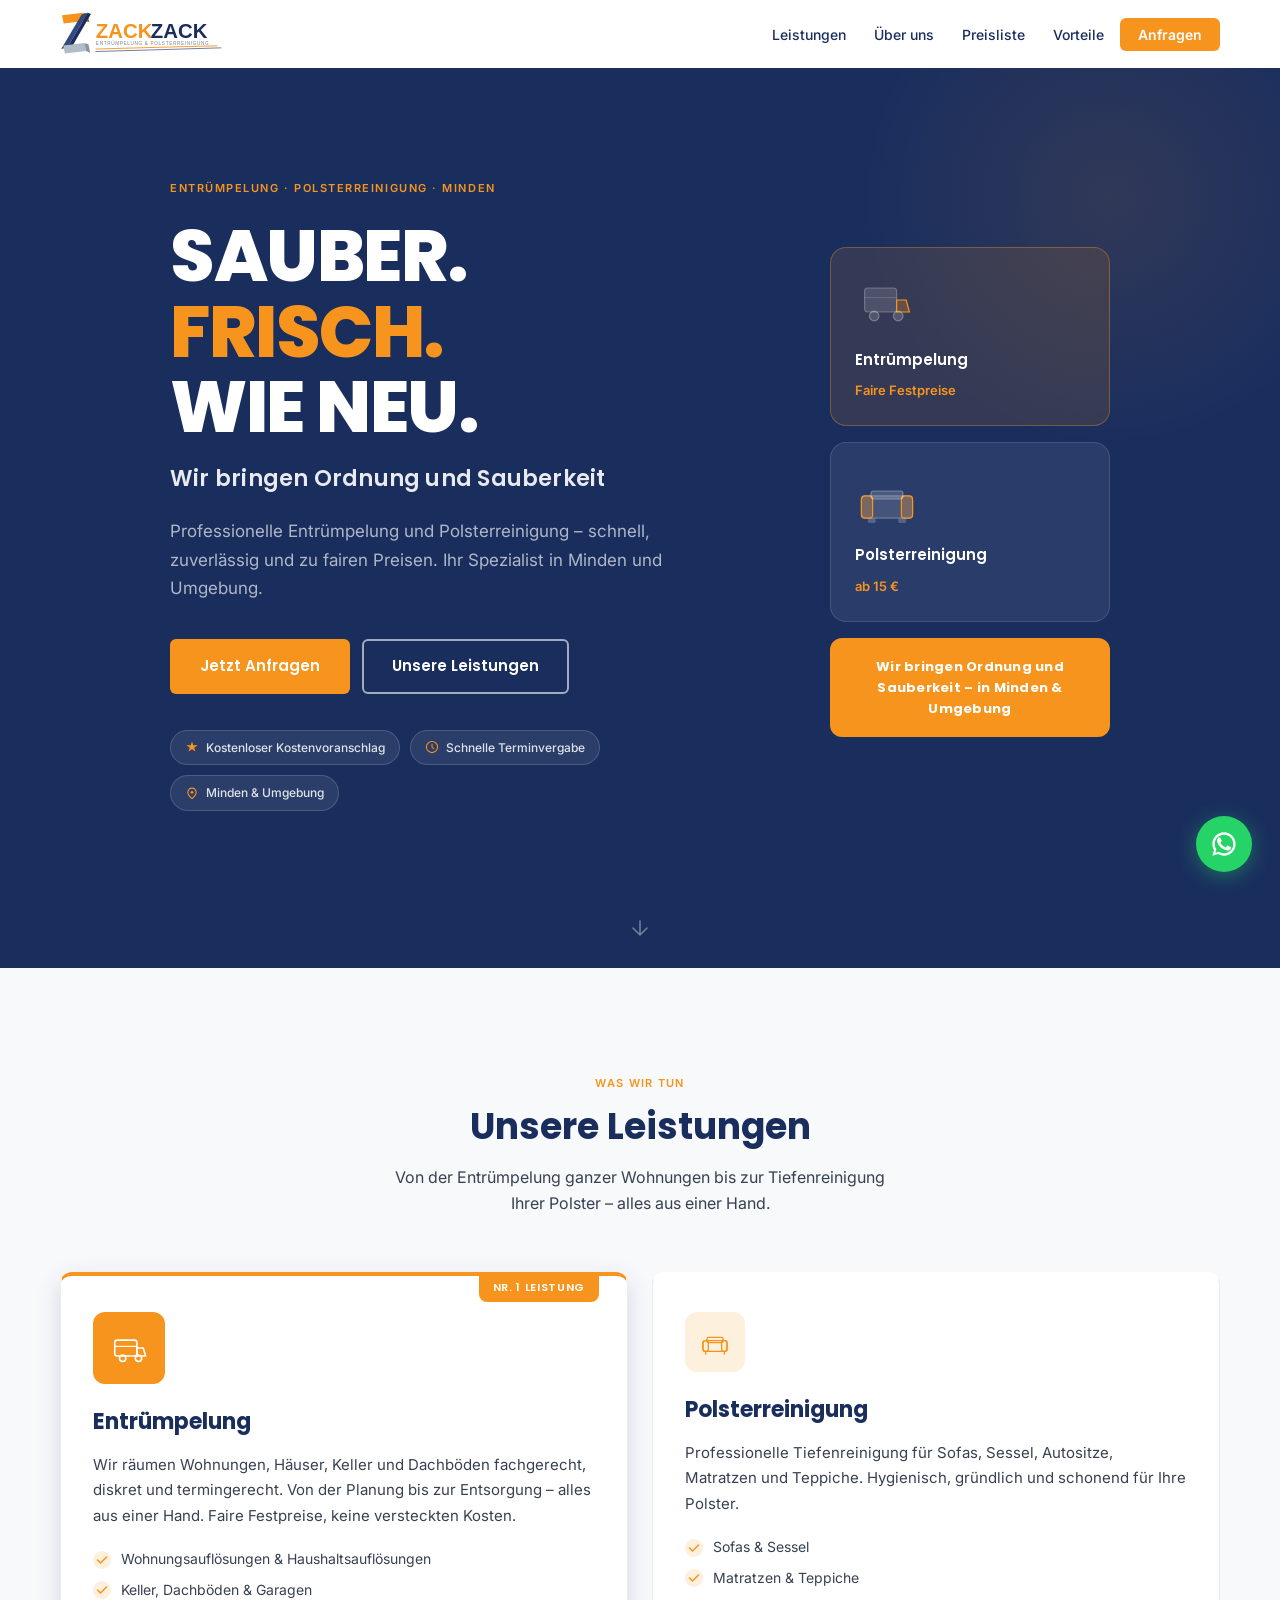
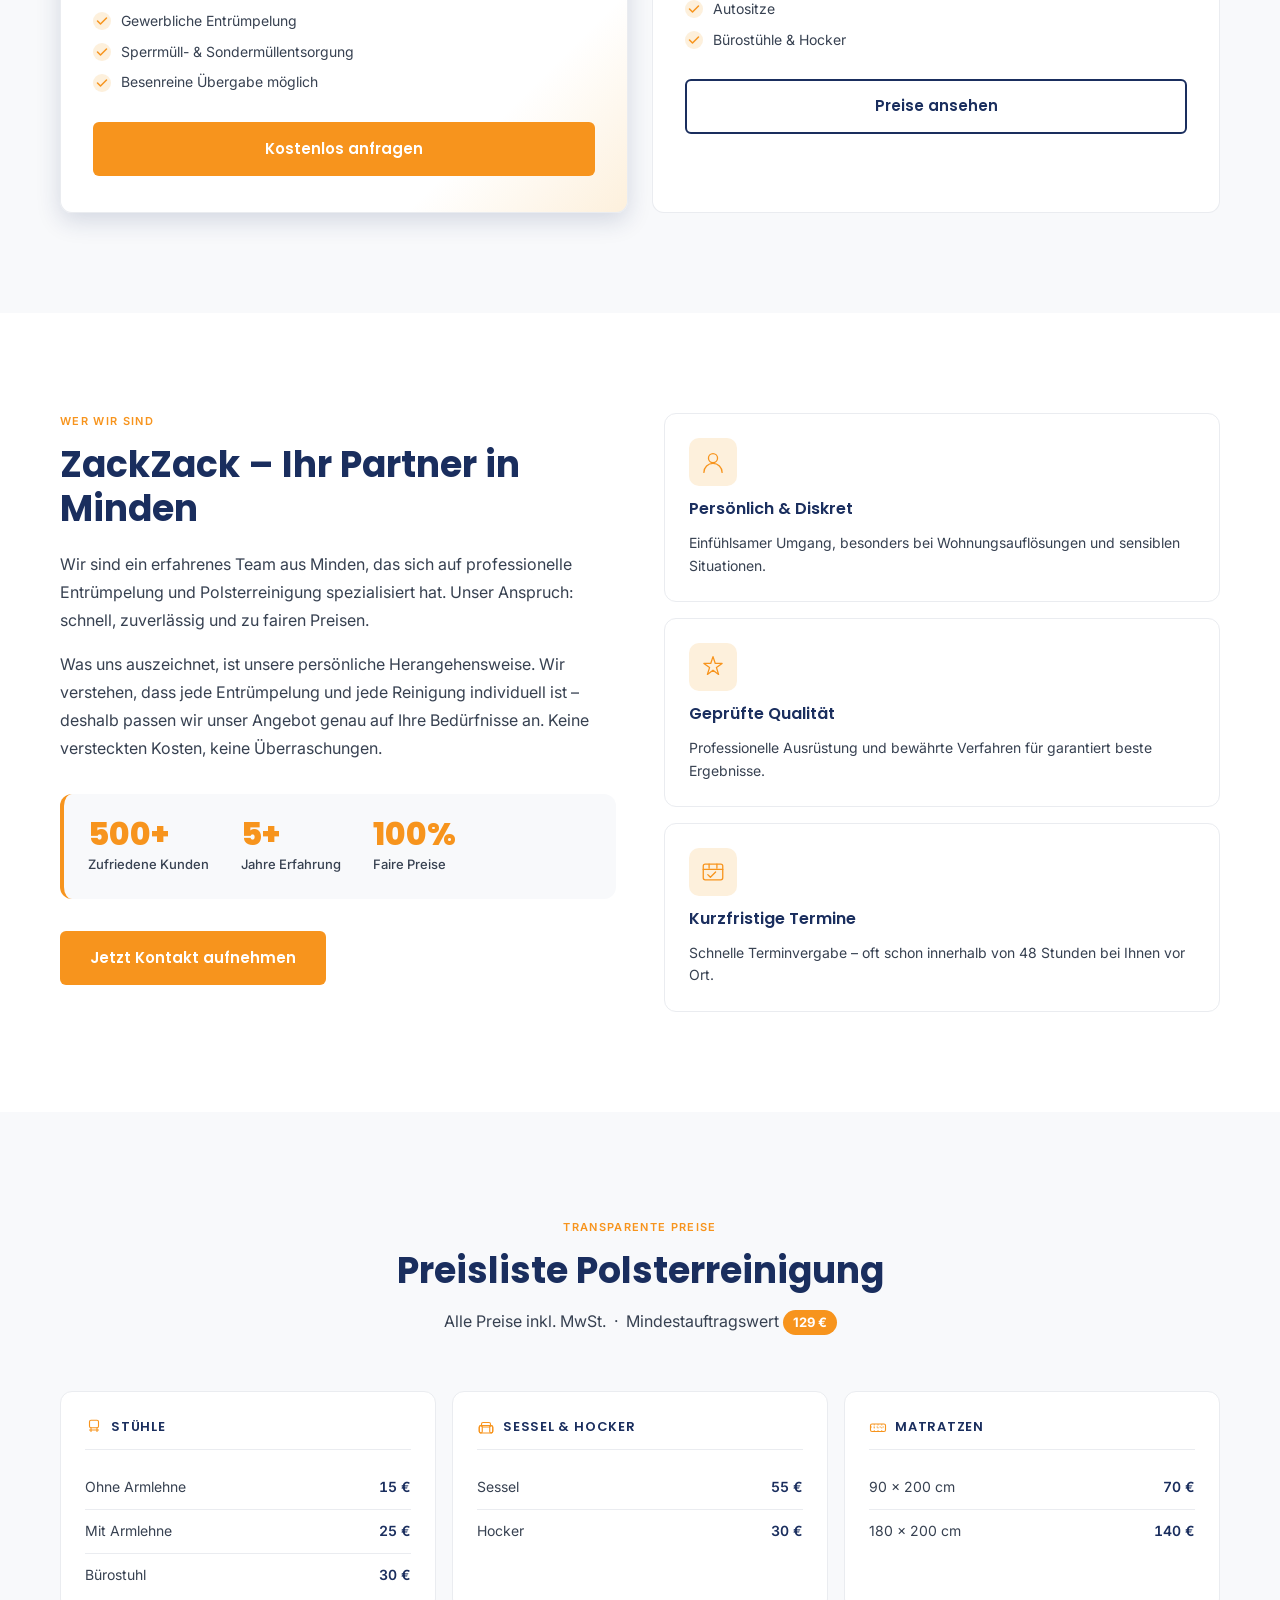
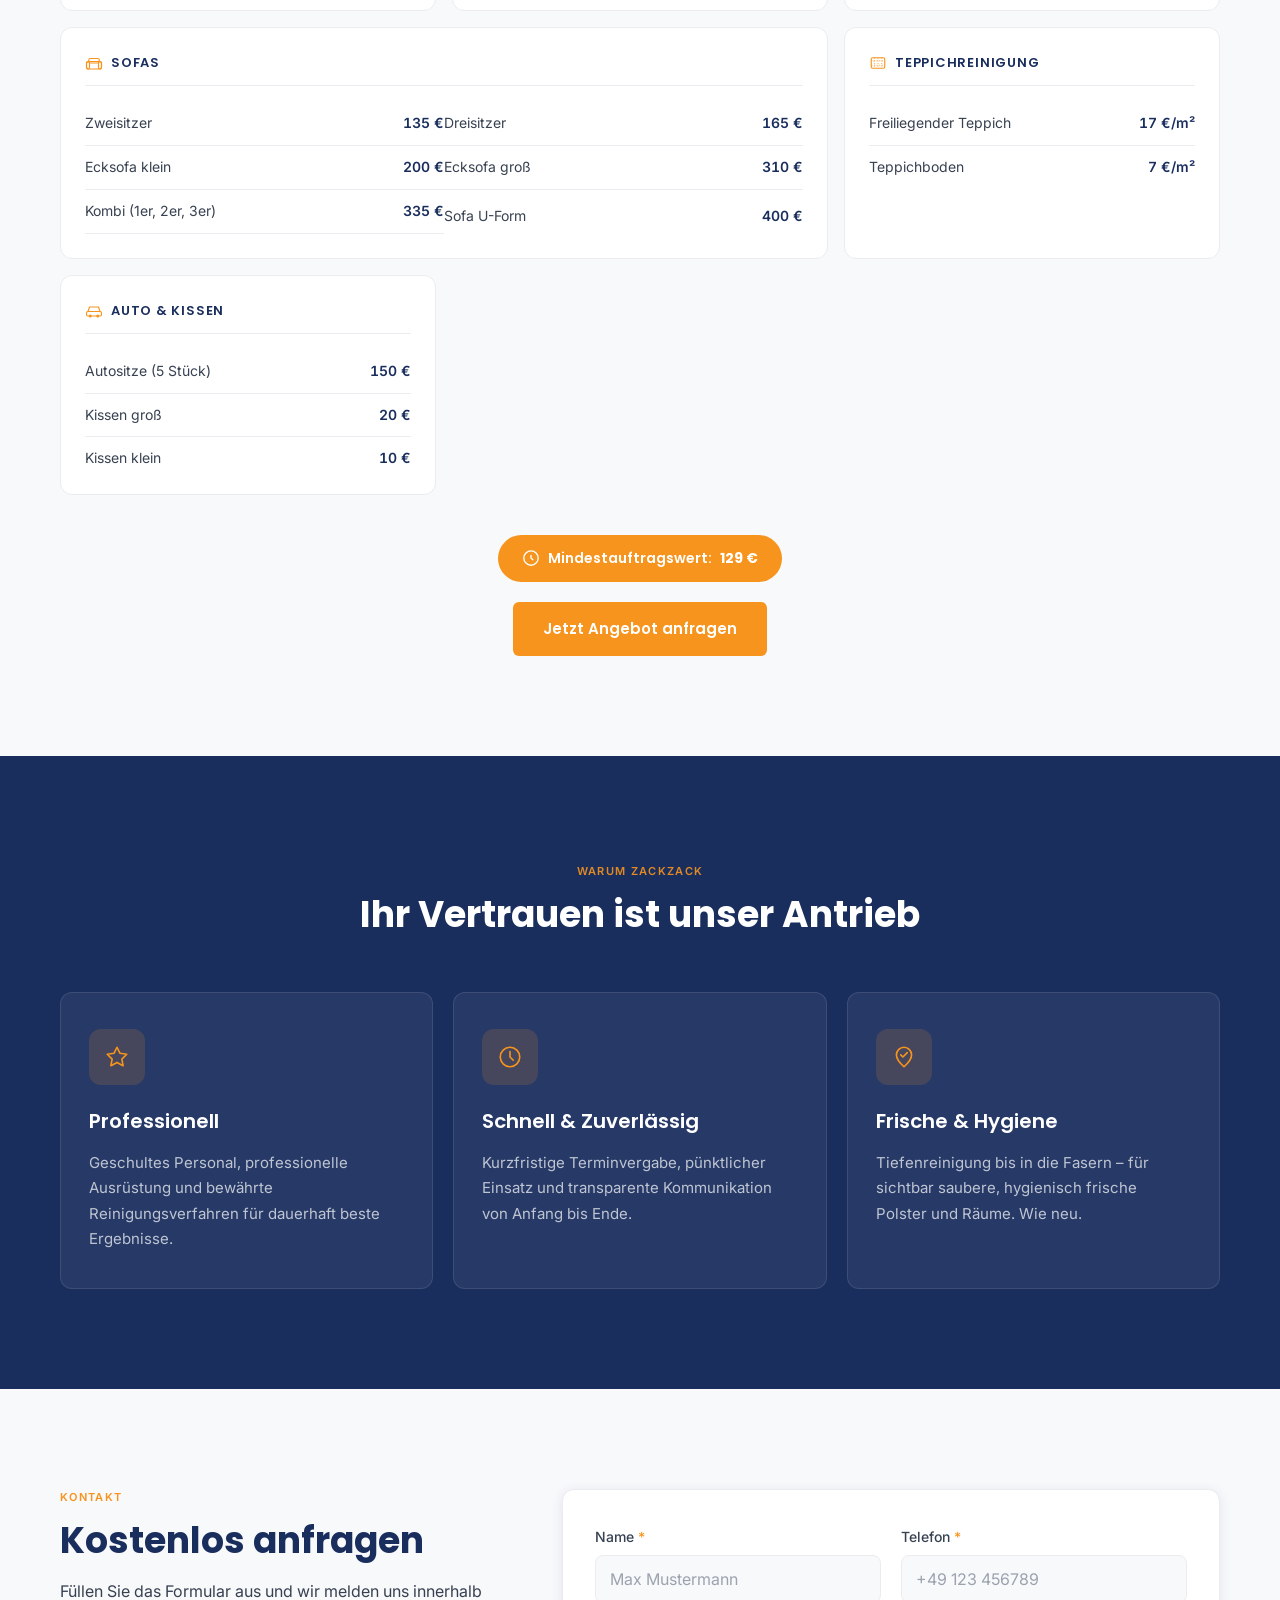
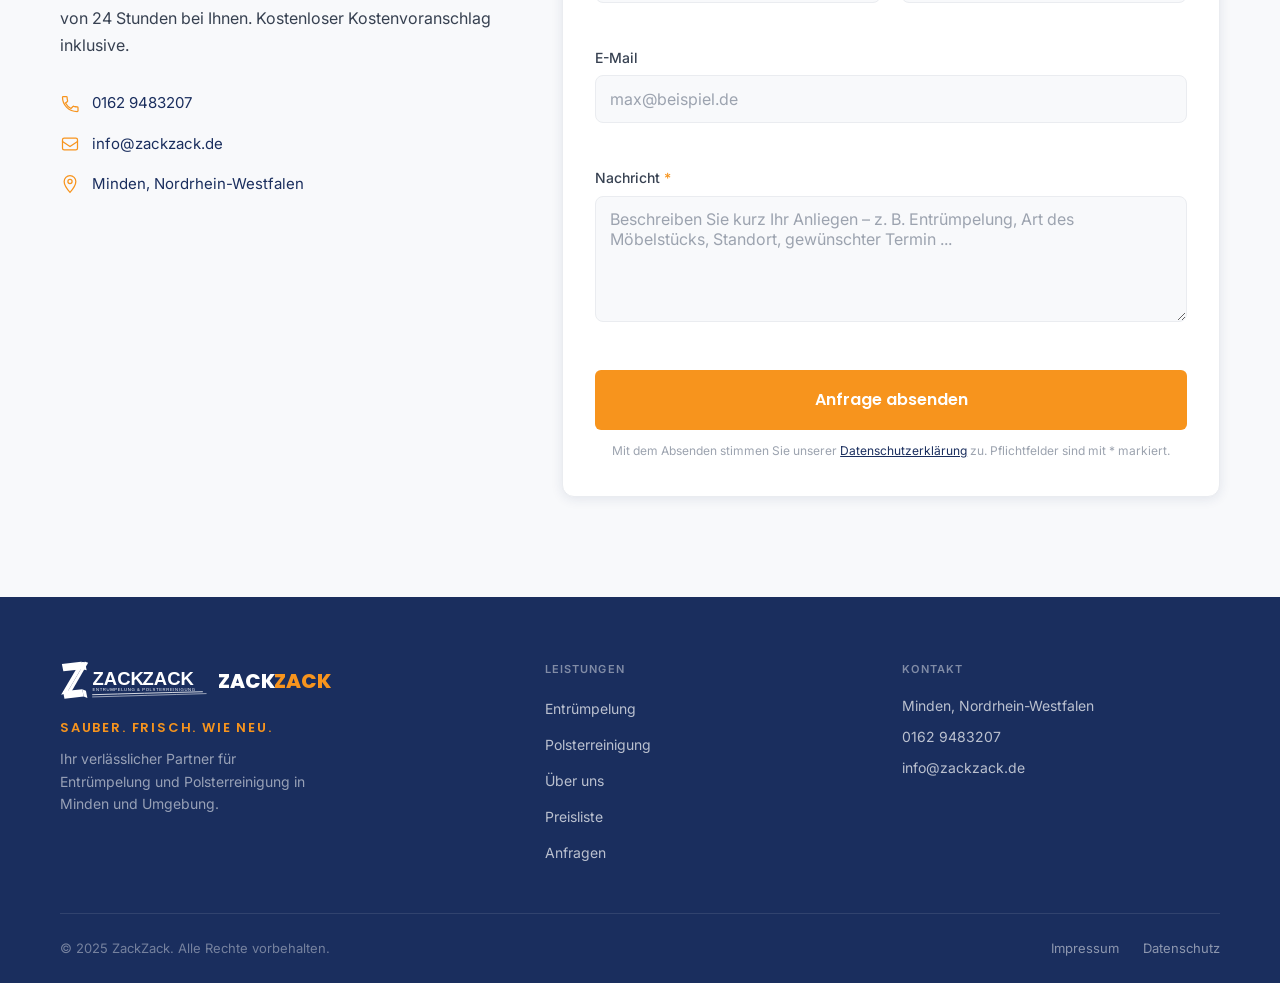
==== commit 4791f0e7: "Add SVG logo recreation – no external file needed" ====
--- a/index.html
+++ b/index.html
@@ -18,7 +18,7 @@
   <header id="navbar" role="banner">
     <div class="nav-container">
       <a class="nav-logo" href="#hero" aria-label="ZackZack – Zurück zur Startseite">
-        <img src="logo.png" alt="ZackZack Logo" class="nav-logo-img">
+        <img src="logo.svg" alt="ZackZack Logo" class="nav-logo-img">
       </a>
       <nav aria-label="Hauptnavigation">
         <ul class="nav-links" role="list">
@@ -439,7 +439,7 @@
       <div class="footer-top">
         <div class="footer-brand">
           <a class="footer-logo-link" href="#hero" aria-label="ZackZack – Zurück zur Startseite">
-            <img src="logo.png" alt="ZackZack Logo" class="footer-logo-img">
+            <img src="logo.svg" alt="ZackZack Logo" class="footer-logo-img">
             <span class="footer-logo-text"><span class="logo-zack1">ZACK</span><span class="logo-zack2">ZACK</span></span>
           </a>
           <p class="footer-tagline">SAUBER. FRISCH. WIE NEU.</p>
